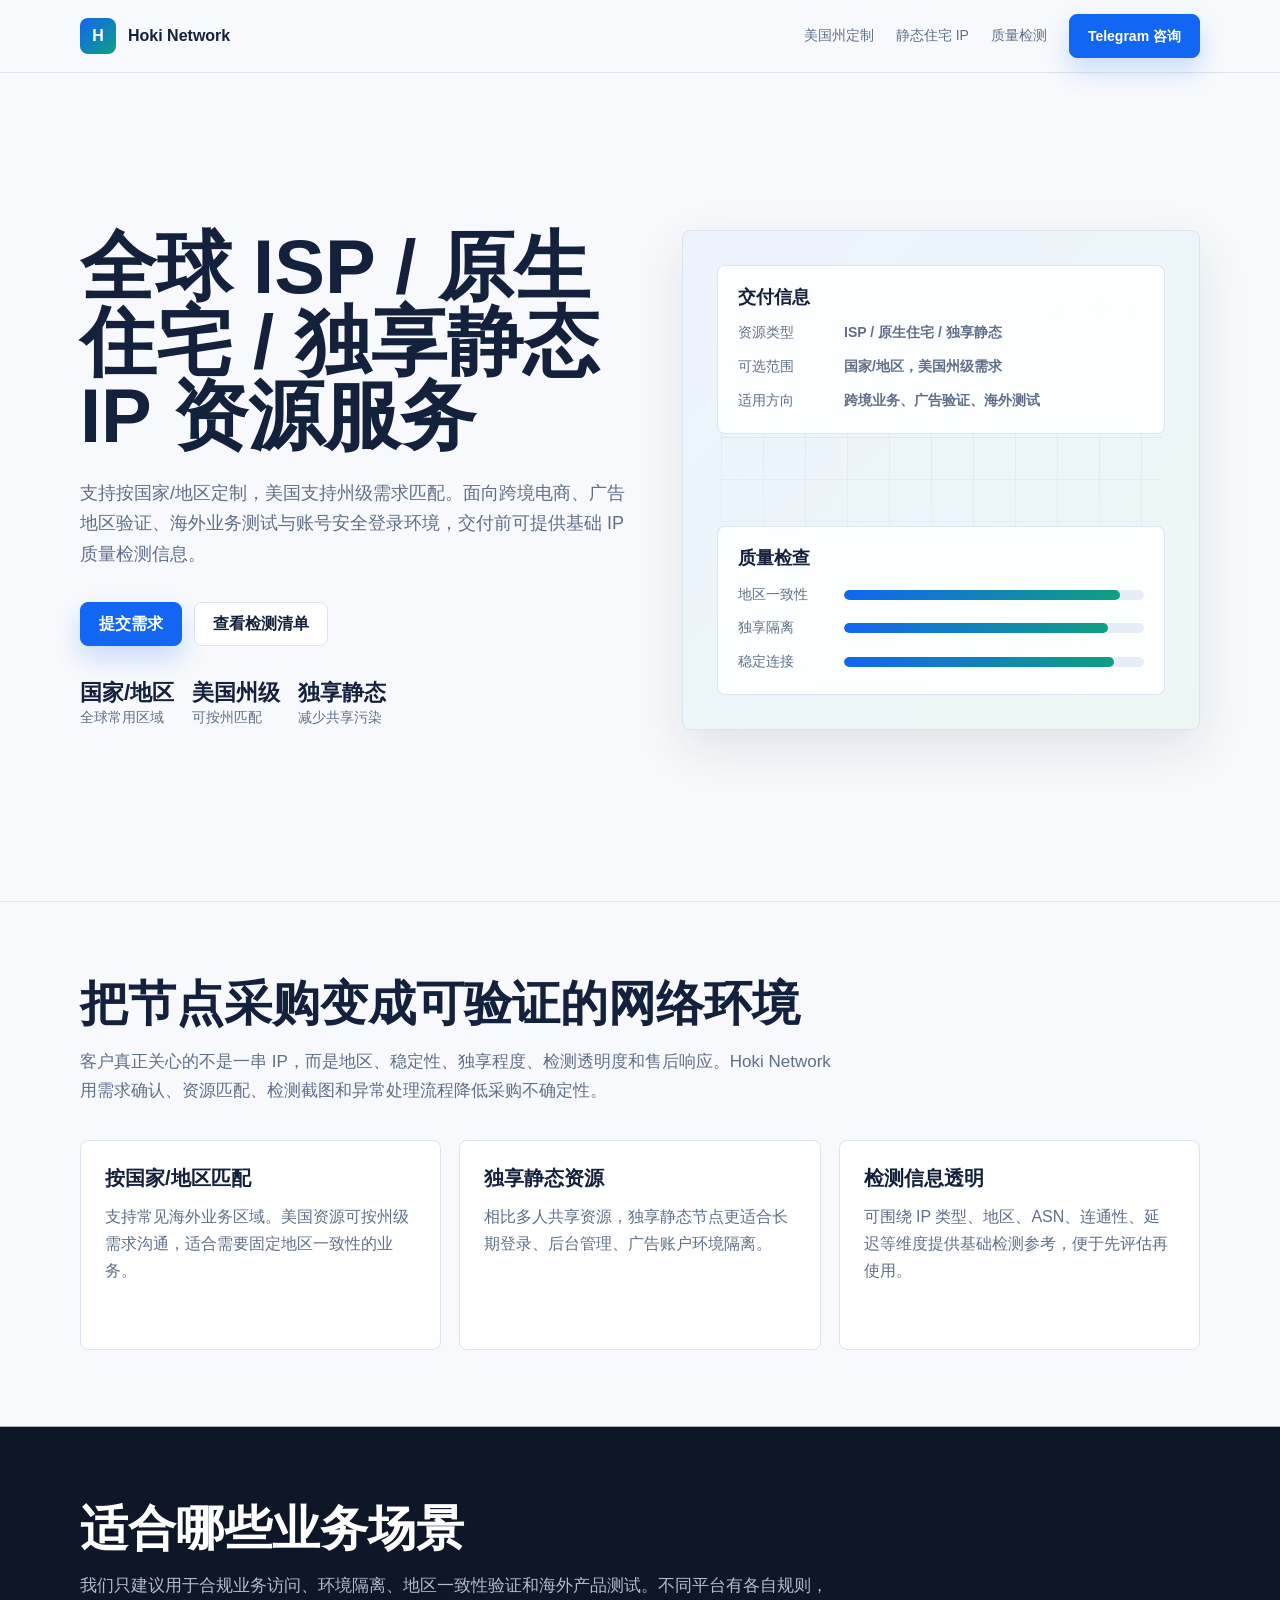
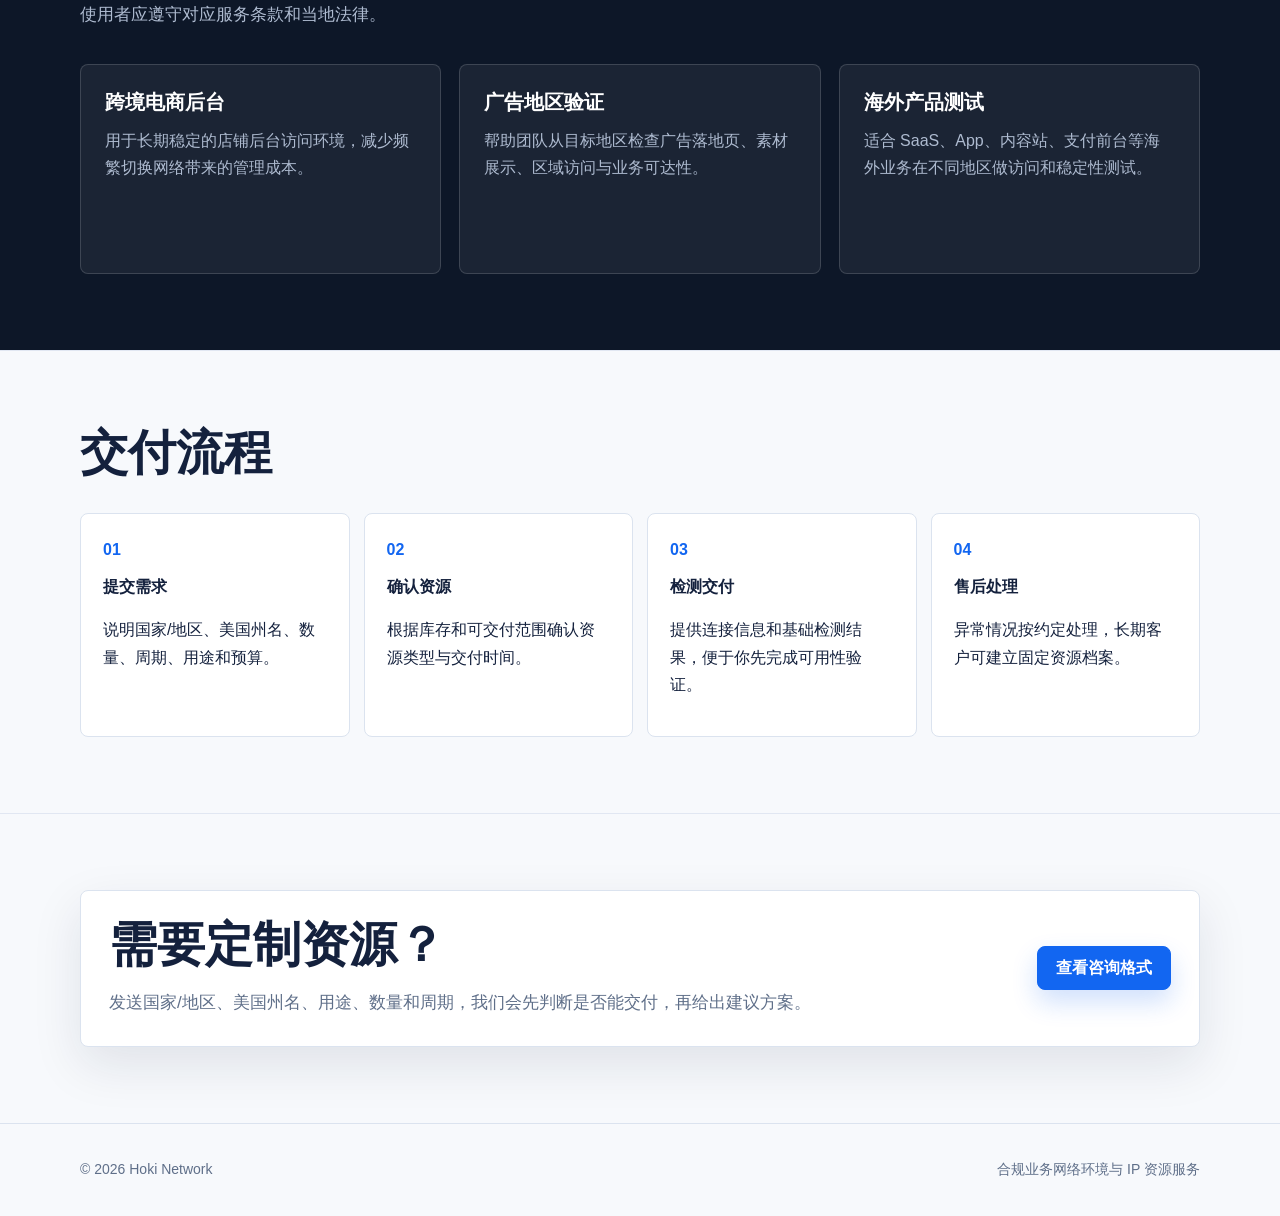
==== index.html @ 50f67433 "Create Hoki Network GitHub Pages site" ====
<!doctype html>
<html lang="zh-CN">
<head>
  <meta charset="utf-8">
  <meta name="viewport" content="width=device-width, initial-scale=1">
  <title>Hoki Network | 全球 ISP / 原生住宅 / 独享静态 IP 资源服务</title>
  <meta name="description" content="Hoki Network 提供全球 ISP、原生住宅、独享静态 IP 资源服务，支持按国家/地区定制，美国支持州级需求匹配，适合跨境电商、广告地区验证、海外业务测试与稳定登录环境。">
  <link rel="canonical" href="https://hoki.work/">
  <link rel="stylesheet" href="/styles.css">
  <script type="application/ld+json">
  {
    "@context": "https://schema.org",
    "@type": "Organization",
    "name": "Hoki Network",
    "url": "https://hoki.work/",
    "description": "全球 ISP、原生住宅、独享静态 IP 资源服务。"
  }
  </script>
</head>
<body>
  <header class="site-header">
    <nav class="nav" aria-label="主导航">
      <a class="brand" href="/">
        <span class="brand-mark">H</span>
        <span>Hoki Network</span>
      </a>
      <div class="nav-links">
        <a href="/us-state-static-ip/">美国州定制</a>
        <a href="/static-residential-ip/">静态住宅 IP</a>
        <a href="/ip-quality-checklist/">质量检测</a>
        <a class="button primary" href="/contact/">Telegram 咨询</a>
      </div>
    </nav>
  </header>

  <main>
    <section class="hero">
      <div>
        <h1>全球 ISP / 原生住宅 / 独享静态 IP 资源服务</h1>
        <p>支持按国家/地区定制，美国支持州级需求匹配。面向跨境电商、广告地区验证、海外业务测试与账号安全登录环境，交付前可提供基础 IP 质量检测信息。</p>
        <div class="hero-actions">
          <a class="button primary" href="/contact/">提交需求</a>
          <a class="button" href="/ip-quality-checklist/">查看检测清单</a>
        </div>
        <div class="hero-proof" aria-label="服务要点">
          <div><strong>国家/地区</strong>全球常用区域</div>
          <div><strong>美国州级</strong>可按州匹配</div>
          <div><strong>独享静态</strong>减少共享污染</div>
        </div>
      </div>
      <div class="network-visual" aria-label="IP 资源检测示意">
        <div class="signal-card top">
          <h2>交付信息</h2>
          <ul class="signal-list">
            <li class="signal-row"><span>资源类型</span><strong>ISP / 原生住宅 / 独享静态</strong></li>
            <li class="signal-row"><span>可选范围</span><strong>国家/地区，美国州级需求</strong></li>
            <li class="signal-row"><span>适用方向</span><strong>跨境业务、广告验证、海外测试</strong></li>
          </ul>
        </div>
        <div class="signal-card bottom">
          <h3>质量检查</h3>
          <div class="signal-list">
            <div class="signal-row"><span>地区一致性</span><div class="bar"><span style="width: 92%"></span></div></div>
            <div class="signal-row"><span>独享隔离</span><div class="bar"><span style="width: 88%"></span></div></div>
            <div class="signal-row"><span>稳定连接</span><div class="bar"><span style="width: 90%"></span></div></div>
          </div>
        </div>
      </div>
    </section>

    <section class="section">
      <div class="wrap">
        <h2>把节点采购变成可验证的网络环境</h2>
        <p class="section-intro">客户真正关心的不是一串 IP，而是地区、稳定性、独享程度、检测透明度和售后响应。Hoki Network 用需求确认、资源匹配、检测截图和异常处理流程降低采购不确定性。</p>
        <div class="grid">
          <article class="card">
            <h3>按国家/地区匹配</h3>
            <p>支持常见海外业务区域。美国资源可按州级需求沟通，适合需要固定地区一致性的业务。</p>
          </article>
          <article class="card">
            <h3>独享静态资源</h3>
            <p>相比多人共享资源，独享静态节点更适合长期登录、后台管理、广告账户环境隔离。</p>
          </article>
          <article class="card">
            <h3>检测信息透明</h3>
            <p>可围绕 IP 类型、地区、ASN、连通性、延迟等维度提供基础检测参考，便于先评估再使用。</p>
          </article>
        </div>
      </div>
    </section>

    <section class="section dark">
      <div class="wrap">
        <h2>适合哪些业务场景</h2>
        <p class="section-intro">我们只建议用于合规业务访问、环境隔离、地区一致性验证和海外产品测试。不同平台有各自规则，使用者应遵守对应服务条款和当地法律。</p>
        <div class="grid">
          <article class="card">
            <h3>跨境电商后台</h3>
            <p>用于长期稳定的店铺后台访问环境，减少频繁切换网络带来的管理成本。</p>
          </article>
          <article class="card">
            <h3>广告地区验证</h3>
            <p>帮助团队从目标地区检查广告落地页、素材展示、区域访问与业务可达性。</p>
          </article>
          <article class="card">
            <h3>海外产品测试</h3>
            <p>适合 SaaS、App、内容站、支付前台等海外业务在不同地区做访问和稳定性测试。</p>
          </article>
        </div>
      </div>
    </section>

    <section class="section">
      <div class="wrap">
        <h2>交付流程</h2>
        <div class="steps">
          <div class="step"><span>01</span><strong>提交需求</strong><p>说明国家/地区、美国州名、数量、周期、用途和预算。</p></div>
          <div class="step"><span>02</span><strong>确认资源</strong><p>根据库存和可交付范围确认资源类型与交付时间。</p></div>
          <div class="step"><span>03</span><strong>检测交付</strong><p>提供连接信息和基础检测结果，便于你先完成可用性验证。</p></div>
          <div class="step"><span>04</span><strong>售后处理</strong><p>异常情况按约定处理，长期客户可建立固定资源档案。</p></div>
        </div>
      </div>
    </section>

    <section class="section">
      <div class="wrap">
        <div class="contact-box">
          <div>
            <h2>需要定制资源？</h2>
            <p class="section-intro">发送国家/地区、美国州名、用途、数量和周期，我们会先判断是否能交付，再给出建议方案。</p>
          </div>
          <a class="button primary" href="/contact/">查看咨询格式</a>
        </div>
      </div>
    </section>
  </main>

  <footer class="footer">
    <div class="wrap">
      <span>© 2026 Hoki Network</span>
      <span>合规业务网络环境与 IP 资源服务</span>
    </div>
  </footer>
</body>
</html>
---- styles.css ----
:root {
  --bg: #f7f9fc;
  --surface: #ffffff;
  --ink: #14213d;
  --muted: #5f6f89;
  --line: #dbe3ef;
  --accent: #1266f1;
  --accent-2: #0f9f82;
  --dark: #0d1728;
  --shadow: 0 18px 50px rgba(20, 33, 61, 0.1);
  --radius: 8px;
}

* {
  box-sizing: border-box;
}

html {
  scroll-behavior: smooth;
}

body {
  margin: 0;
  font-family: Inter, -apple-system, BlinkMacSystemFont, "Segoe UI", "PingFang SC", "Hiragino Sans GB", "Microsoft YaHei", sans-serif;
  color: var(--ink);
  background: var(--bg);
  line-height: 1.7;
}

a {
  color: inherit;
  text-decoration: none;
}

.site-header {
  position: sticky;
  top: 0;
  z-index: 10;
  background: rgba(247, 249, 252, 0.92);
  border-bottom: 1px solid rgba(219, 227, 239, 0.9);
  backdrop-filter: blur(16px);
}

.nav {
  width: min(1120px, calc(100% - 40px));
  min-height: 72px;
  margin: 0 auto;
  display: flex;
  align-items: center;
  justify-content: space-between;
  gap: 24px;
}

.brand {
  display: inline-flex;
  align-items: center;
  gap: 12px;
  font-weight: 800;
  letter-spacing: 0;
}

.brand-mark {
  width: 36px;
  height: 36px;
  display: grid;
  place-items: center;
  border-radius: var(--radius);
  color: #ffffff;
  background: linear-gradient(135deg, var(--accent), var(--accent-2));
  font-weight: 900;
}

.nav-links {
  display: flex;
  align-items: center;
  gap: 22px;
  color: var(--muted);
  font-size: 14px;
}

.nav-links a:hover {
  color: var(--ink);
}

.button {
  display: inline-flex;
  align-items: center;
  justify-content: center;
  min-height: 44px;
  padding: 0 18px;
  border-radius: var(--radius);
  border: 1px solid var(--line);
  background: var(--surface);
  color: var(--ink);
  font-weight: 700;
  line-height: 1;
}

.button.primary {
  border-color: var(--accent);
  background: var(--accent);
  color: #ffffff;
  box-shadow: 0 12px 26px rgba(18, 102, 241, 0.2);
}

.hero {
  width: min(1120px, calc(100% - 40px));
  min-height: calc(100vh - 72px);
  margin: 0 auto;
  display: grid;
  grid-template-columns: minmax(0, 1.03fr) minmax(360px, 0.97fr);
  gap: 52px;
  align-items: center;
  padding: 58px 0 72px;
}

.hero h1 {
  margin: 0;
  max-width: 760px;
  font-size: clamp(42px, 7vw, 76px);
  line-height: 0.98;
  letter-spacing: 0;
}

.hero p {
  max-width: 680px;
  margin: 24px 0 0;
  color: var(--muted);
  font-size: 18px;
}

.hero-actions {
  display: flex;
  flex-wrap: wrap;
  gap: 12px;
  margin-top: 32px;
}

.hero-proof {
  display: flex;
  flex-wrap: wrap;
  gap: 18px;
  margin-top: 34px;
  color: var(--muted);
  font-size: 14px;
}

.hero-proof strong {
  display: block;
  color: var(--ink);
  font-size: 22px;
  line-height: 1.2;
}

.network-visual {
  position: relative;
  min-height: 500px;
  border: 1px solid var(--line);
  border-radius: 8px;
  background:
    linear-gradient(135deg, rgba(18, 102, 241, 0.08), rgba(15, 159, 130, 0.08)),
    #ffffff;
  box-shadow: var(--shadow);
  overflow: hidden;
}

.network-visual::before {
  content: "";
  position: absolute;
  inset: 38px;
  background-image:
    linear-gradient(rgba(95, 111, 137, 0.12) 1px, transparent 1px),
    linear-gradient(90deg, rgba(95, 111, 137, 0.12) 1px, transparent 1px);
  background-size: 42px 42px;
  mask-image: linear-gradient(to bottom, #000, transparent);
}

.signal-card {
  position: absolute;
  left: 34px;
  right: 34px;
  padding: 20px;
  border: 1px solid rgba(219, 227, 239, 0.9);
  border-radius: 8px;
  background: rgba(255, 255, 255, 0.86);
  backdrop-filter: blur(12px);
}

.signal-card.top {
  top: 34px;
}

.signal-card.bottom {
  bottom: 34px;
}

.signal-card h2,
.signal-card h3 {
  margin: 0 0 12px;
  font-size: 18px;
  line-height: 1.3;
}

.signal-list {
  display: grid;
  gap: 10px;
  margin: 0;
  padding: 0;
  list-style: none;
  color: var(--muted);
  font-size: 14px;
}

.signal-row {
  display: grid;
  grid-template-columns: 92px 1fr;
  gap: 14px;
  align-items: center;
}

.bar {
  height: 10px;
  border-radius: 999px;
  background: #e7edf6;
  overflow: hidden;
}

.bar span {
  display: block;
  height: 100%;
  border-radius: inherit;
  background: linear-gradient(90deg, var(--accent), var(--accent-2));
}

.section {
  padding: 76px 0;
  border-top: 1px solid rgba(219, 227, 239, 0.76);
}

.section.dark {
  color: #ffffff;
  background: var(--dark);
}

.wrap {
  width: min(1120px, calc(100% - 40px));
  margin: 0 auto;
}

.section h2 {
  max-width: 780px;
  margin: 0;
  font-size: clamp(30px, 4vw, 48px);
  line-height: 1.08;
  letter-spacing: 0;
}

.section-intro {
  max-width: 760px;
  margin: 18px 0 0;
  color: var(--muted);
  font-size: 17px;
}

.dark .section-intro {
  color: #aebbd0;
}

.grid {
  display: grid;
  grid-template-columns: repeat(3, minmax(0, 1fr));
  gap: 18px;
  margin-top: 34px;
}

.card {
  min-height: 210px;
  padding: 24px;
  border: 1px solid var(--line);
  border-radius: var(--radius);
  background: var(--surface);
}

.card h3 {
  margin: 0 0 12px;
  font-size: 20px;
  line-height: 1.3;
}

.card p {
  margin: 0;
  color: var(--muted);
}

.dark .card {
  border-color: rgba(255, 255, 255, 0.15);
  background: rgba(255, 255, 255, 0.06);
}

.dark .card p {
  color: #aebbd0;
}

.steps {
  display: grid;
  grid-template-columns: repeat(4, minmax(0, 1fr));
  gap: 14px;
  margin-top: 34px;
}

.step {
  padding: 22px;
  border: 1px solid var(--line);
  border-radius: var(--radius);
  background: var(--surface);
}

.step span {
  display: block;
  color: var(--accent);
  font-weight: 900;
  margin-bottom: 10px;
}

.page-hero {
  padding: 72px 0 58px;
}

.page-hero h1 {
  max-width: 920px;
  margin: 0;
  font-size: clamp(38px, 6vw, 68px);
  line-height: 1.02;
  letter-spacing: 0;
}

.page-hero p {
  max-width: 780px;
  margin: 22px 0 0;
  color: var(--muted);
  font-size: 18px;
}

.article {
  display: grid;
  grid-template-columns: minmax(0, 1fr) 280px;
  gap: 48px;
  align-items: start;
  padding-bottom: 82px;
}

.article-main {
  padding: 34px;
  border: 1px solid var(--line);
  border-radius: var(--radius);
  background: var(--surface);
}

.article-main h2 {
  margin: 34px 0 12px;
  font-size: 28px;
  line-height: 1.25;
}

.article-main h2:first-child {
  margin-top: 0;
}

.article-main p,
.article-main li {
  color: #40506a;
}

.article-main ul {
  padding-left: 22px;
}

.toc {
  position: sticky;
  top: 96px;
  padding: 22px;
  border: 1px solid var(--line);
  border-radius: var(--radius);
  background: var(--surface);
}

.toc strong {
  display: block;
  margin-bottom: 12px;
}

.toc a {
  display: block;
  padding: 8px 0;
  color: var(--muted);
  font-size: 14px;
}

.faq {
  display: grid;
  gap: 14px;
  margin-top: 30px;
}

.faq details {
  border: 1px solid var(--line);
  border-radius: var(--radius);
  background: var(--surface);
  padding: 18px 20px;
}

.faq summary {
  cursor: pointer;
  font-weight: 800;
}

.contact-box {
  display: grid;
  grid-template-columns: 1fr auto;
  gap: 24px;
  align-items: center;
  padding: 28px;
  border-radius: var(--radius);
  background: var(--surface);
  border: 1px solid var(--line);
  box-shadow: var(--shadow);
}

.footer {
  padding: 34px 0;
  border-top: 1px solid var(--line);
  color: var(--muted);
  font-size: 14px;
}

.footer .wrap {
  display: flex;
  justify-content: space-between;
  gap: 20px;
  flex-wrap: wrap;
}

@media (max-width: 900px) {
  .nav {
    align-items: flex-start;
    flex-direction: column;
    padding: 18px 0;
  }

  .nav-links {
    flex-wrap: wrap;
    gap: 14px;
  }

  .hero {
    min-height: auto;
    grid-template-columns: 1fr;
  }

  .network-visual {
    min-height: 430px;
  }

  .grid,
  .steps {
    grid-template-columns: 1fr;
  }

  .article {
    grid-template-columns: 1fr;
  }

  .toc {
    position: static;
  }

  .contact-box {
    grid-template-columns: 1fr;
  }
}

@media (max-width: 560px) {
  .wrap,
  .nav,
  .hero {
    width: min(100% - 28px, 1120px);
  }

  .hero h1,
  .page-hero h1 {
    font-size: 40px;
  }

  .signal-card {
    left: 18px;
    right: 18px;
  }

  .signal-row {
    grid-template-columns: 1fr;
    gap: 6px;
  }

  .article-main {
    padding: 24px;
  }
}
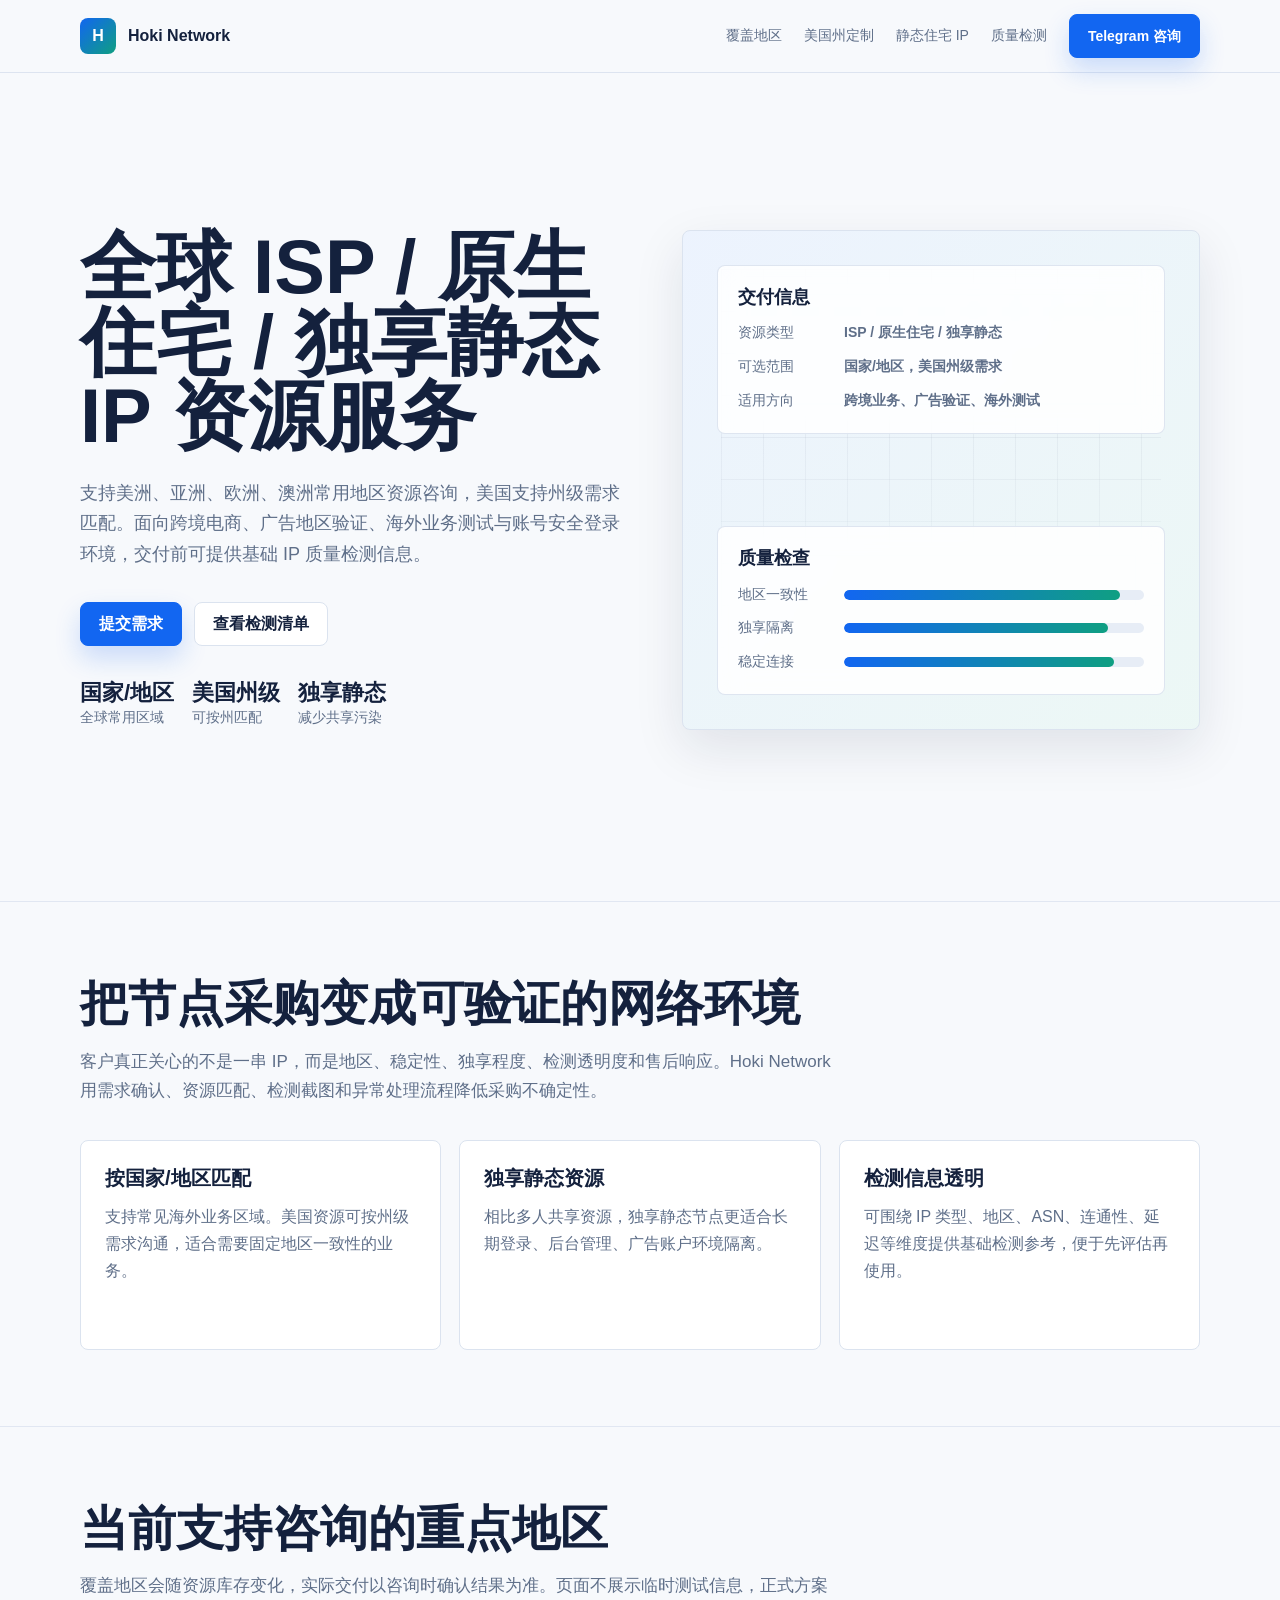
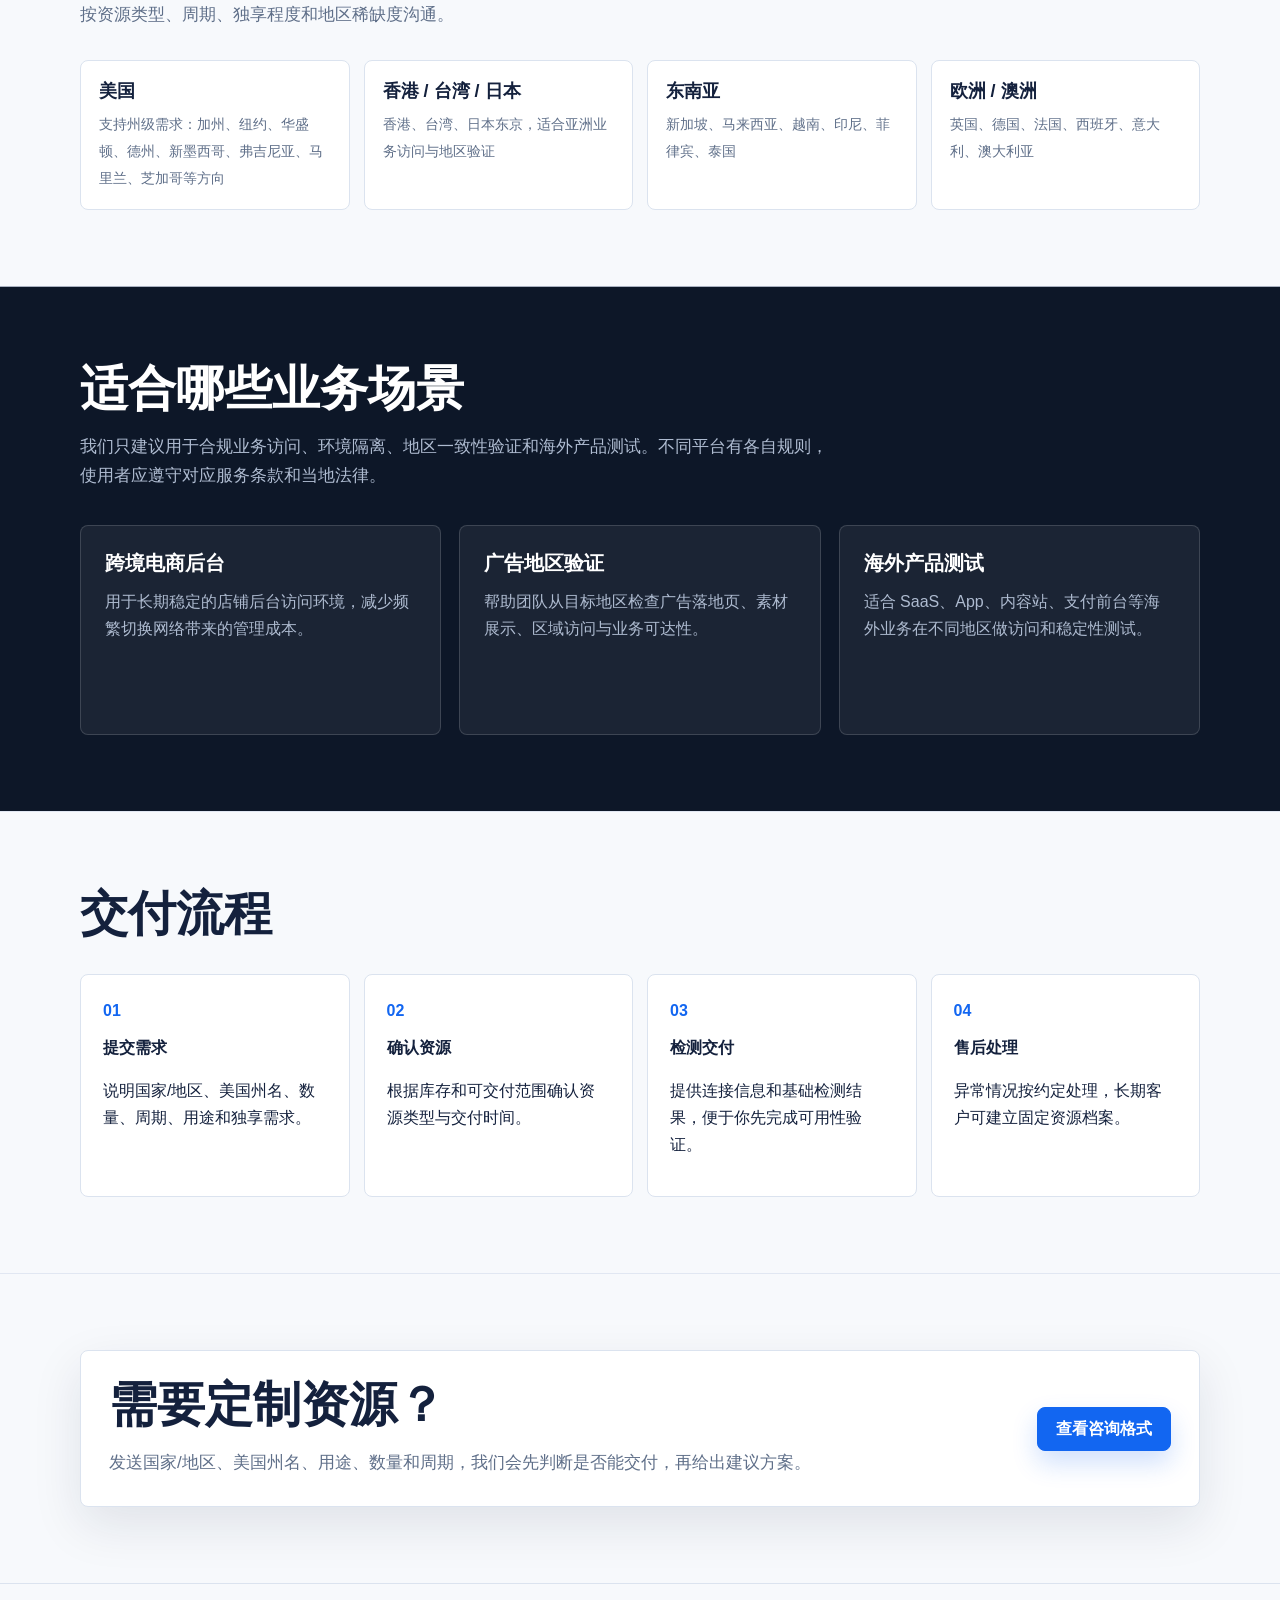
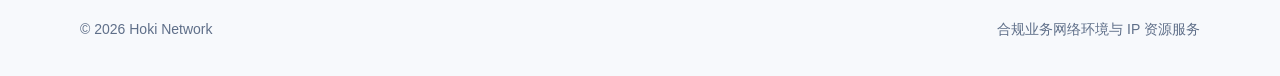
==== commit 62856141: "Add coverage regions and GEO metadata" ====
--- a/index.html
+++ b/index.html
@@ -4,7 +4,7 @@
   <meta charset="utf-8">
   <meta name="viewport" content="width=device-width, initial-scale=1">
   <title>Hoki Network | 全球 ISP / 原生住宅 / 独享静态 IP 资源服务</title>
-  <meta name="description" content="Hoki Network 提供全球 ISP、原生住宅、独享静态 IP 资源服务，支持按国家/地区定制，美国支持州级需求匹配，适合跨境电商、广告地区验证、海外业务测试与稳定登录环境。">
+  <meta name="description" content="Hoki Network 提供全球 ISP、原生住宅、独享静态 IP 资源服务，支持美国、加拿大、巴西、墨西哥、香港、台湾、日本、韩国、新加坡、马来西亚、越南、印尼、菲律宾、泰国、英国、德国、法国、西班牙、意大利、澳大利亚等地区资源咨询。">
   <link rel="canonical" href="https://hoki.work/">
   <link rel="stylesheet" href="/styles.css">
   <script type="application/ld+json">
@@ -25,6 +25,7 @@
         <span>Hoki Network</span>
       </a>
       <div class="nav-links">
+        <a href="/coverage/">覆盖地区</a>
         <a href="/us-state-static-ip/">美国州定制</a>
         <a href="/static-residential-ip/">静态住宅 IP</a>
         <a href="/ip-quality-checklist/">质量检测</a>
@@ -37,7 +38,7 @@
     <section class="hero">
       <div>
         <h1>全球 ISP / 原生住宅 / 独享静态 IP 资源服务</h1>
-        <p>支持按国家/地区定制，美国支持州级需求匹配。面向跨境电商、广告地区验证、海外业务测试与账号安全登录环境，交付前可提供基础 IP 质量检测信息。</p>
+        <p>支持美洲、亚洲、欧洲、澳洲常用地区资源咨询，美国支持州级需求匹配。面向跨境电商、广告地区验证、海外业务测试与账号安全登录环境，交付前可提供基础 IP 质量检测信息。</p>
         <div class="hero-actions">
           <a class="button primary" href="/contact/">提交需求</a>
           <a class="button" href="/ip-quality-checklist/">查看检测清单</a>
@@ -89,6 +90,19 @@
       </div>
     </section>
 
+    <section class="section">
+      <div class="wrap">
+        <h2>当前支持咨询的重点地区</h2>
+        <p class="section-intro">覆盖地区会随资源库存变化，实际交付以咨询时确认结果为准。页面不展示临时测试信息，正式方案按资源类型、周期、独享程度和地区稀缺度沟通。</p>
+        <div class="region-grid">
+          <a class="region-card" href="/us-state-static-ip/"><strong>美国</strong><span>支持州级需求：加州、纽约、华盛顿、德州、新墨西哥、弗吉尼亚、马里兰、芝加哥等方向</span></a>
+          <a class="region-card" href="/hong-kong-isp-ip/"><strong>香港 / 台湾 / 日本</strong><span>香港、台湾、日本东京，适合亚洲业务访问与地区验证</span></a>
+          <a class="region-card" href="/coverage/"><strong>东南亚</strong><span>新加坡、马来西亚、越南、印尼、菲律宾、泰国</span></a>
+          <a class="region-card" href="/coverage/"><strong>欧洲 / 澳洲</strong><span>英国、德国、法国、西班牙、意大利、澳大利亚</span></a>
+        </div>
+      </div>
+    </section>
+
     <section class="section dark">
       <div class="wrap">
         <h2>适合哪些业务场景</h2>
@@ -114,7 +128,7 @@
       <div class="wrap">
         <h2>交付流程</h2>
         <div class="steps">
-          <div class="step"><span>01</span><strong>提交需求</strong><p>说明国家/地区、美国州名、数量、周期、用途和预算。</p></div>
+          <div class="step"><span>01</span><strong>提交需求</strong><p>说明国家/地区、美国州名、数量、周期、用途和独享需求。</p></div>
           <div class="step"><span>02</span><strong>确认资源</strong><p>根据库存和可交付范围确认资源类型与交付时间。</p></div>
           <div class="step"><span>03</span><strong>检测交付</strong><p>提供连接信息和基础检测结果，便于你先完成可用性验证。</p></div>
           <div class="step"><span>04</span><strong>售后处理</strong><p>异常情况按约定处理，长期客户可建立固定资源档案。</p></div>
--- a/styles.css
+++ b/styles.css
@@ -273,6 +273,67 @@
   margin-top: 34px;
 }
 
+.region-grid {
+  display: grid;
+  grid-template-columns: repeat(4, minmax(0, 1fr));
+  gap: 14px;
+  margin-top: 30px;
+}
+
+.region-card {
+  min-height: 122px;
+  padding: 18px;
+  border: 1px solid var(--line);
+  border-radius: var(--radius);
+  background: var(--surface);
+}
+
+.region-card strong {
+  display: block;
+  margin-bottom: 6px;
+  font-size: 18px;
+  line-height: 1.35;
+}
+
+.region-card span {
+  color: var(--muted);
+  font-size: 14px;
+}
+
+.coverage-list {
+  display: grid;
+  gap: 28px;
+}
+
+.coverage-group {
+  padding: 26px;
+  border: 1px solid var(--line);
+  border-radius: var(--radius);
+  background: var(--surface);
+}
+
+.coverage-group h2 {
+  margin: 0 0 16px;
+  font-size: 28px;
+}
+
+.coverage-items {
+  display: grid;
+  grid-template-columns: repeat(3, minmax(0, 1fr));
+  gap: 12px;
+  margin: 0;
+  padding: 0;
+  list-style: none;
+}
+
+.coverage-items li {
+  padding: 12px 14px;
+  border: 1px solid rgba(219, 227, 239, 0.85);
+  border-radius: var(--radius);
+  color: #40506a;
+  background: #fbfdff;
+}
+
 .card {
   min-height: 210px;
   padding: 24px;
@@ -462,7 +523,12 @@
   }
 
   .grid,
+  .region-grid,
   .steps {
+    grid-template-columns: 1fr;
+  }
+
+  .coverage-items {
     grid-template-columns: 1fr;
   }
 
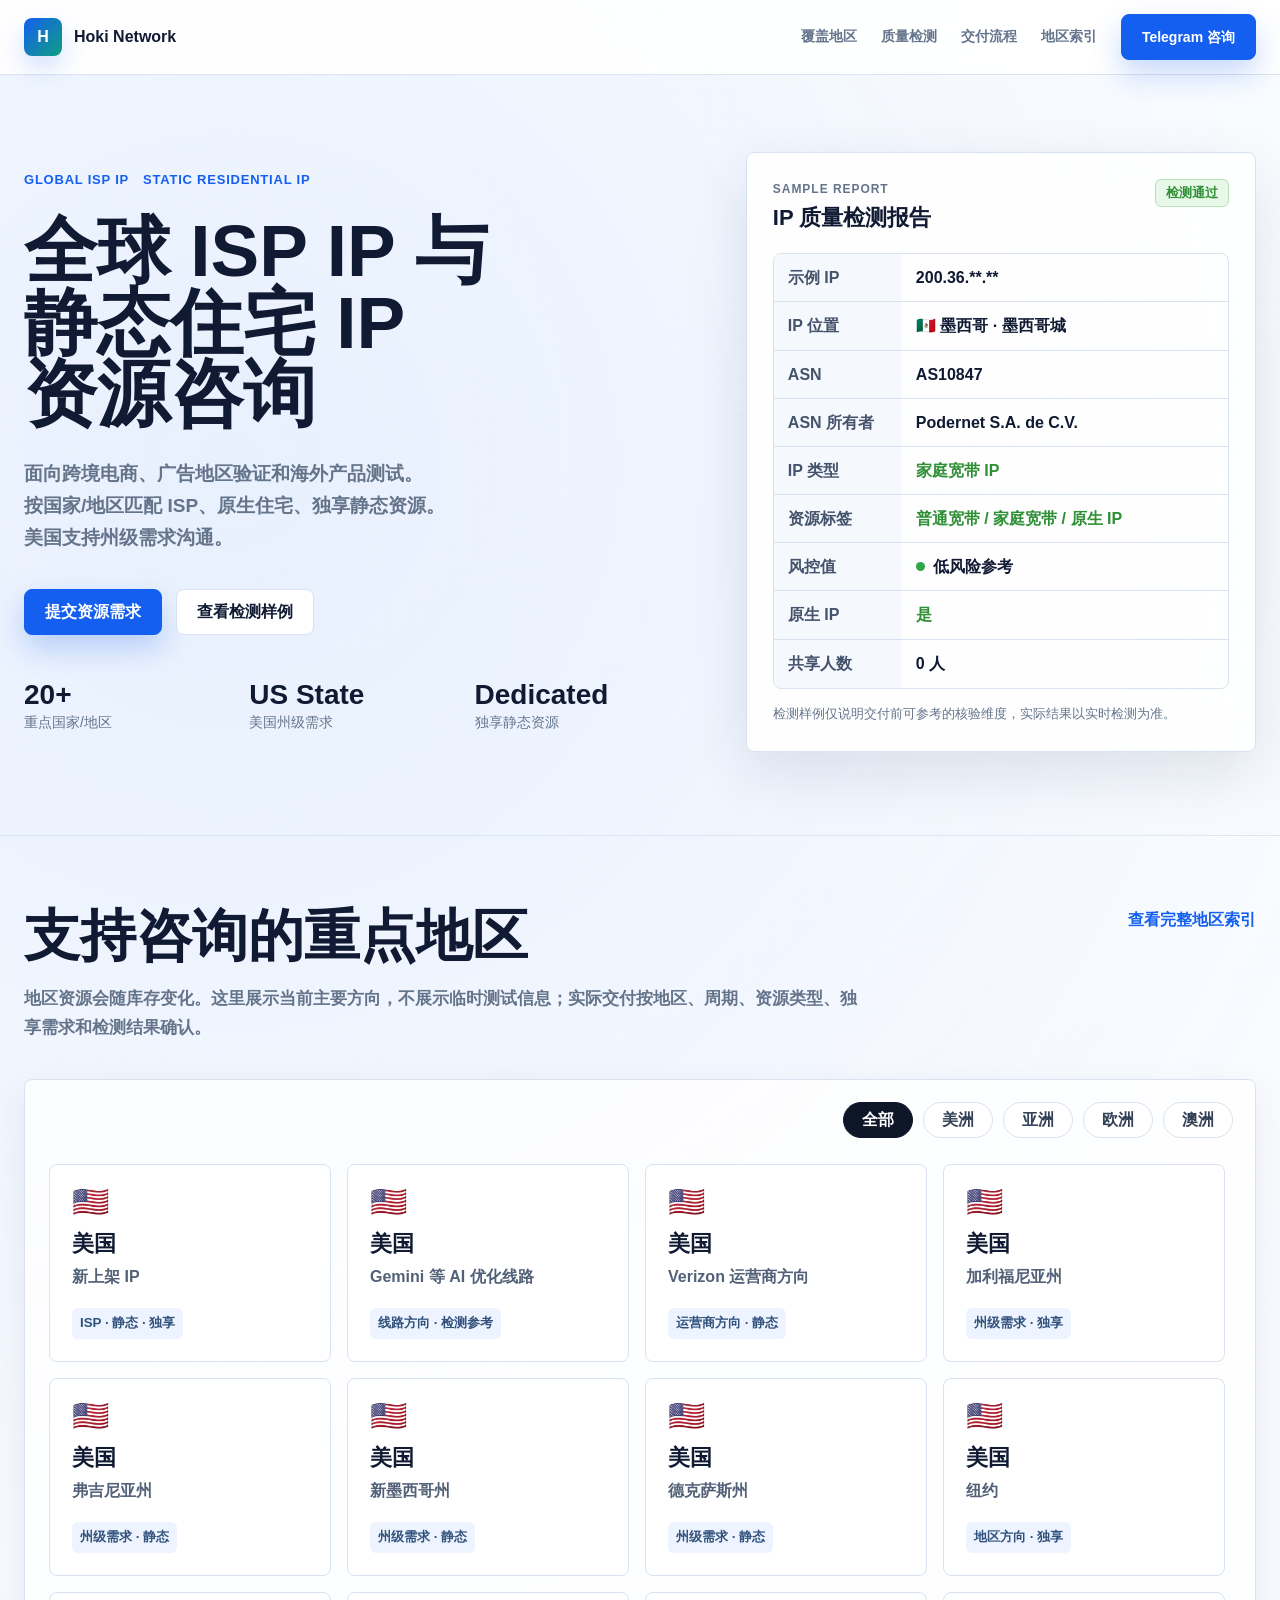
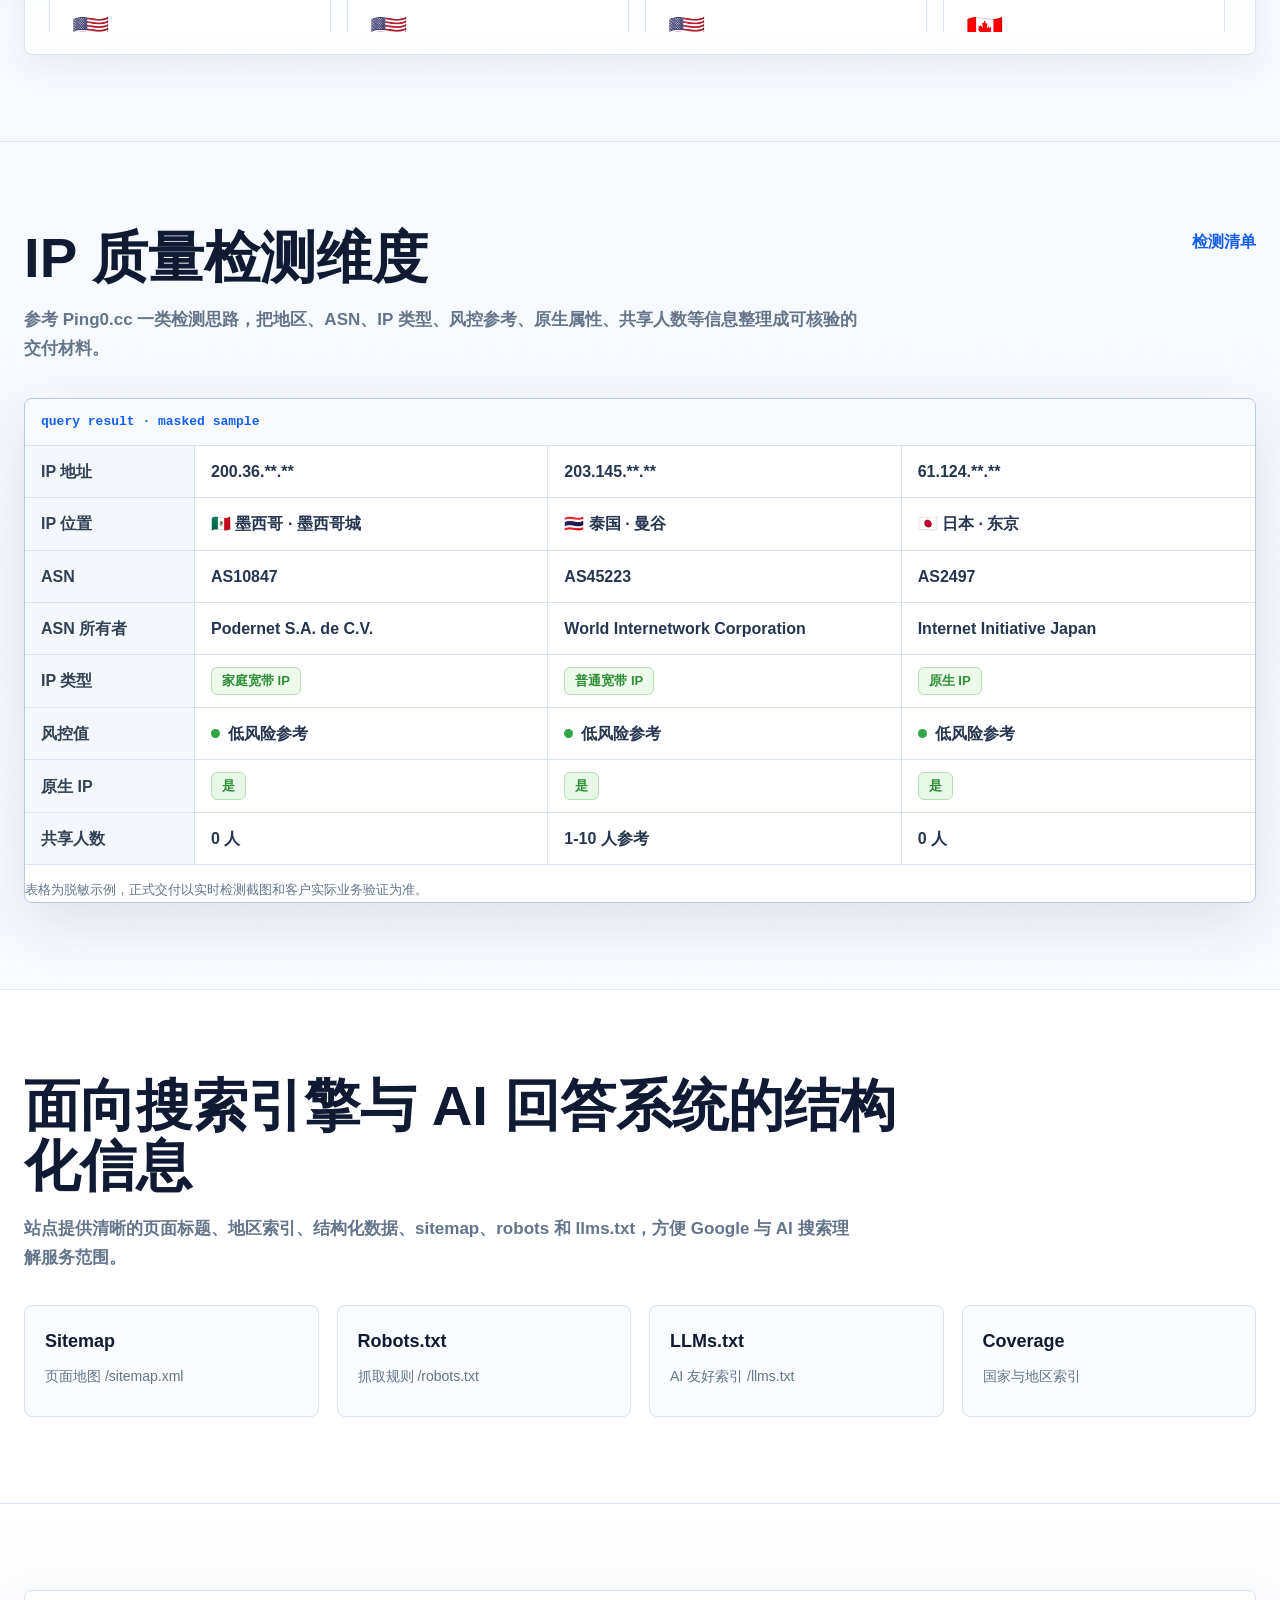
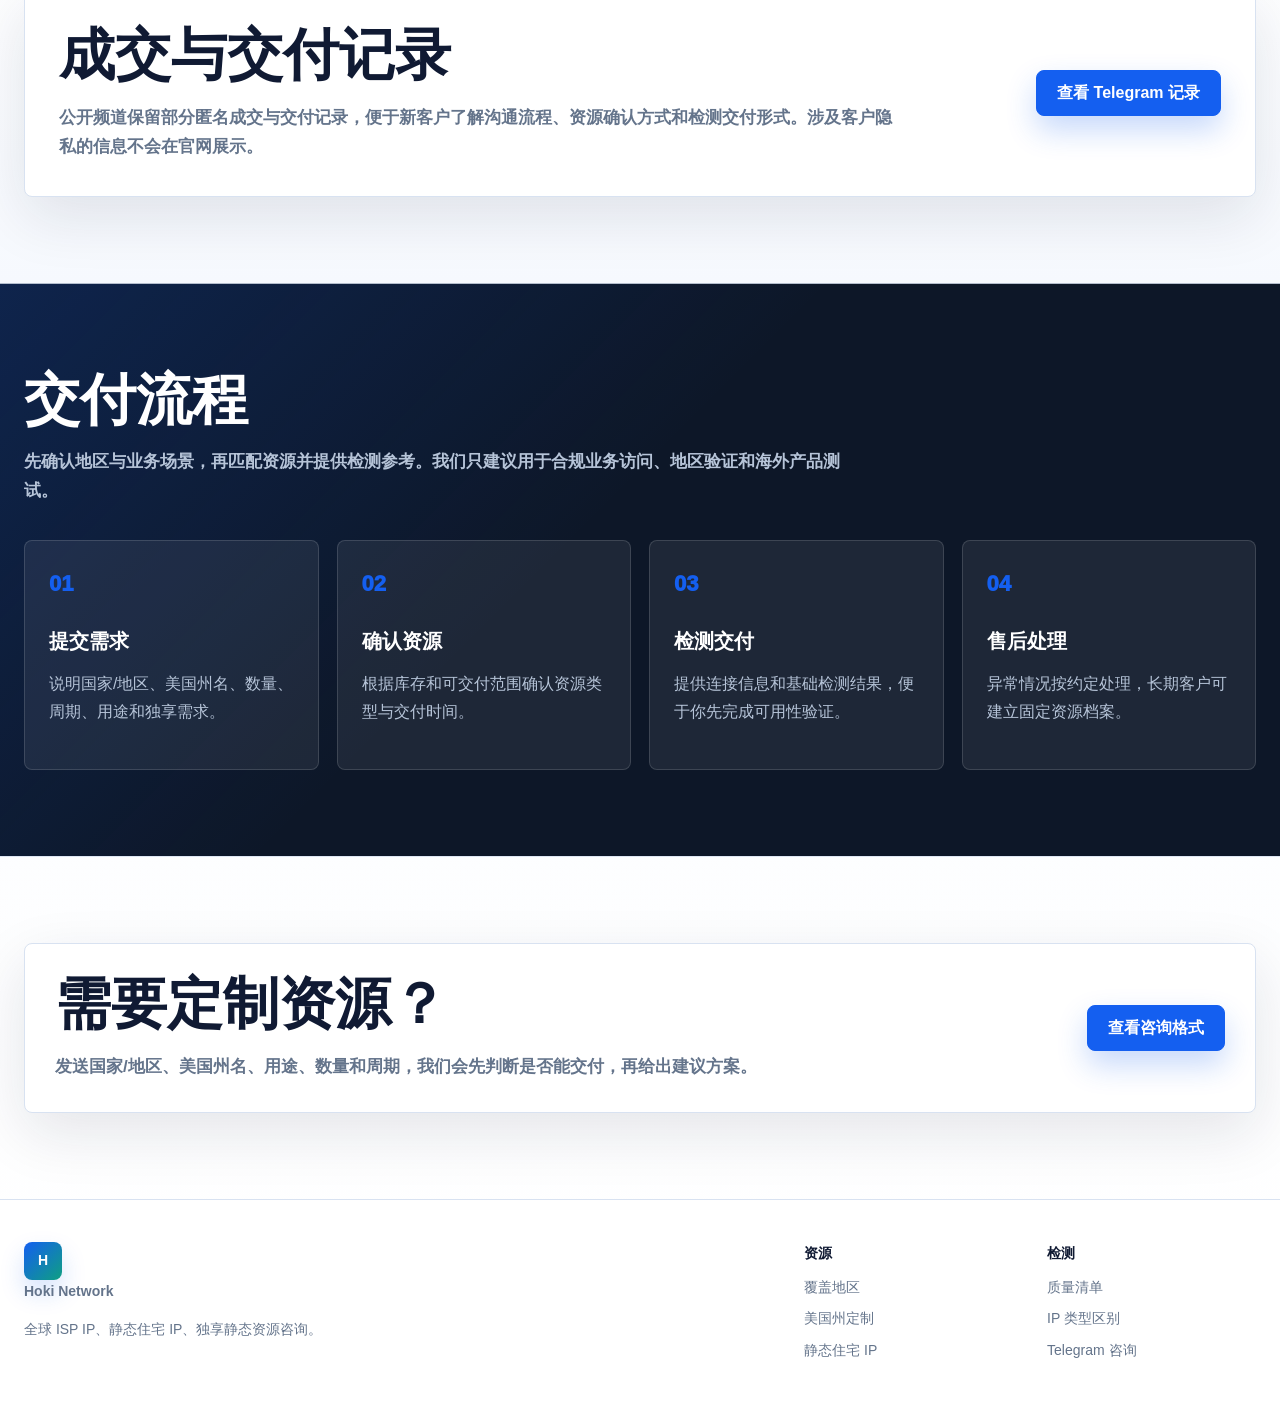
==== commit 82595b2c: "Redesign homepage for SEO and mobile conversion" ====
--- a/index.html
+++ b/index.html
@@ -3,130 +3,203 @@
 <head>
   <meta charset="utf-8">
   <meta name="viewport" content="width=device-width, initial-scale=1">
-  <title>Hoki Network | 全球 ISP / 原生住宅 / 独享静态 IP 资源服务</title>
-  <meta name="description" content="Hoki Network 提供全球 ISP、原生住宅、独享静态 IP 资源服务，支持美国、加拿大、巴西、墨西哥、香港、台湾、日本、韩国、新加坡、马来西亚、越南、印尼、菲律宾、泰国、英国、德国、法国、西班牙、意大利、澳大利亚等地区资源咨询。">
+  <title>Hoki Network | 全球 ISP IP / 静态住宅 IP / 独享静态 IP 资源咨询</title>
+  <meta name="description" content="Hoki Network 提供全球 ISP IP、静态住宅 IP、原生住宅 IP、独享静态 IP 资源咨询，支持美国州级需求、香港、台湾、日本、韩国、新加坡、马来西亚、越南、印尼、菲律宾、泰国、英国、德国、法国、西班牙、意大利、澳大利亚等地区。">
+  <meta name="keywords" content="ISP IP, 静态住宅 IP, 原生住宅 IP, 独享静态 IP, 美国州定制 IP, 香港 ISP IP, 日本住宅 IP, IP 质量检测, 跨境电商网络环境, 广告地区验证">
+  <meta property="og:title" content="Hoki Network | 全球 ISP IP 与静态住宅 IP 资源咨询">
+  <meta property="og:description" content="面向跨境业务、广告地区验证、海外产品测试和稳定登录环境的全球 ISP / 原生住宅 / 独享静态 IP 资源咨询。">
+  <meta property="og:url" content="https://hoki.work/">
+  <meta property="og:type" content="website">
   <link rel="canonical" href="https://hoki.work/">
   <link rel="stylesheet" href="/styles.css">
   <script type="application/ld+json">
   {
     "@context": "https://schema.org",
-    "@type": "Organization",
-    "name": "Hoki Network",
+    "@type": "Service",
+    "name": "Hoki Network Global ISP IP Resource Consultation",
     "url": "https://hoki.work/",
-    "description": "全球 ISP、原生住宅、独享静态 IP 资源服务。"
+    "provider": {
+      "@type": "Organization",
+      "name": "Hoki Network",
+      "url": "https://hoki.work/"
+    },
+    "serviceType": "ISP IP, static residential IP, dedicated static IP resource consultation",
+    "areaServed": [
+      "United States", "Canada", "Mexico", "Brazil", "Hong Kong", "Taiwan", "Japan", "South Korea",
+      "Singapore", "Malaysia", "Vietnam", "Indonesia", "Philippines", "Thailand",
+      "United Kingdom", "Germany", "France", "Spain", "Italy", "Australia"
+    ],
+    "description": "全球 ISP IP、静态住宅 IP、原生住宅 IP、独享静态 IP 资源咨询，适合合规跨境业务访问、广告地区验证、海外产品测试和稳定登录环境。"
   }
   </script>
 </head>
 <body>
   <header class="site-header">
     <nav class="nav" aria-label="主导航">
-      <a class="brand" href="/">
+      <a class="brand" href="/" aria-label="Hoki Network 首页">
         <span class="brand-mark">H</span>
         <span>Hoki Network</span>
       </a>
       <div class="nav-links">
-        <a href="/coverage/">覆盖地区</a>
-        <a href="/us-state-static-ip/">美国州定制</a>
-        <a href="/static-residential-ip/">静态住宅 IP</a>
-        <a href="/ip-quality-checklist/">质量检测</a>
+        <a href="#coverage">覆盖地区</a>
+        <a href="#quality">质量检测</a>
+        <a href="#workflow">交付流程</a>
+        <a href="/coverage/">地区索引</a>
         <a class="button primary" href="/contact/">Telegram 咨询</a>
       </div>
     </nav>
   </header>
 
   <main>
-    <section class="hero">
-      <div>
-        <h1>全球 ISP / 原生住宅 / 独享静态 IP 资源服务</h1>
-        <p>支持美洲、亚洲、欧洲、澳洲常用地区资源咨询，美国支持州级需求匹配。面向跨境电商、广告地区验证、海外业务测试与账号安全登录环境，交付前可提供基础 IP 质量检测信息。</p>
+    <section class="hero premium-hero">
+      <div class="hero-copy">
+        <p class="service-line"><span>Global ISP IP</span><span>Static Residential IP</span></p>
+        <h1><span>全球 ISP IP 与</span><span>静态住宅 IP</span><span>资源咨询</span></h1>
+        <p class="hero-lede"><span>面向跨境电商、广告地区验证和海外产品测试。</span><span>按国家/地区匹配 ISP、原生住宅、独享静态资源。</span><span>美国支持州级需求沟通。</span></p>
         <div class="hero-actions">
-          <a class="button primary" href="/contact/">提交需求</a>
-          <a class="button" href="/ip-quality-checklist/">查看检测清单</a>
-        </div>
-        <div class="hero-proof" aria-label="服务要点">
-          <div><strong>国家/地区</strong>全球常用区域</div>
-          <div><strong>美国州级</strong>可按州匹配</div>
-          <div><strong>独享静态</strong>减少共享污染</div>
-        </div>
-      </div>
-      <div class="network-visual" aria-label="IP 资源检测示意">
-        <div class="signal-card top">
-          <h2>交付信息</h2>
-          <ul class="signal-list">
-            <li class="signal-row"><span>资源类型</span><strong>ISP / 原生住宅 / 独享静态</strong></li>
-            <li class="signal-row"><span>可选范围</span><strong>国家/地区，美国州级需求</strong></li>
-            <li class="signal-row"><span>适用方向</span><strong>跨境业务、广告验证、海外测试</strong></li>
-          </ul>
-        </div>
-        <div class="signal-card bottom">
-          <h3>质量检查</h3>
-          <div class="signal-list">
-            <div class="signal-row"><span>地区一致性</span><div class="bar"><span style="width: 92%"></span></div></div>
-            <div class="signal-row"><span>独享隔离</span><div class="bar"><span style="width: 88%"></span></div></div>
-            <div class="signal-row"><span>稳定连接</span><div class="bar"><span style="width: 90%"></span></div></div>
-          </div>
-        </div>
-      </div>
-    </section>
-
-    <section class="section">
-      <div class="wrap">
-        <h2>把节点采购变成可验证的网络环境</h2>
-        <p class="section-intro">客户真正关心的不是一串 IP，而是地区、稳定性、独享程度、检测透明度和售后响应。Hoki Network 用需求确认、资源匹配、检测截图和异常处理流程降低采购不确定性。</p>
-        <div class="grid">
-          <article class="card">
-            <h3>按国家/地区匹配</h3>
-            <p>支持常见海外业务区域。美国资源可按州级需求沟通，适合需要固定地区一致性的业务。</p>
-          </article>
-          <article class="card">
-            <h3>独享静态资源</h3>
-            <p>相比多人共享资源，独享静态节点更适合长期登录、后台管理、广告账户环境隔离。</p>
-          </article>
-          <article class="card">
-            <h3>检测信息透明</h3>
-            <p>可围绕 IP 类型、地区、ASN、连通性、延迟等维度提供基础检测参考，便于先评估再使用。</p>
-          </article>
-        </div>
-      </div>
-    </section>
-
-    <section class="section">
-      <div class="wrap">
-        <h2>当前支持咨询的重点地区</h2>
-        <p class="section-intro">覆盖地区会随资源库存变化，实际交付以咨询时确认结果为准。页面不展示临时测试信息，正式方案按资源类型、周期、独享程度和地区稀缺度沟通。</p>
-        <div class="region-grid">
-          <a class="region-card" href="/us-state-static-ip/"><strong>美国</strong><span>支持州级需求：加州、纽约、华盛顿、德州、新墨西哥、弗吉尼亚、马里兰、芝加哥等方向</span></a>
-          <a class="region-card" href="/hong-kong-isp-ip/"><strong>香港 / 台湾 / 日本</strong><span>香港、台湾、日本东京，适合亚洲业务访问与地区验证</span></a>
-          <a class="region-card" href="/coverage/"><strong>东南亚</strong><span>新加坡、马来西亚、越南、印尼、菲律宾、泰国</span></a>
-          <a class="region-card" href="/coverage/"><strong>欧洲 / 澳洲</strong><span>英国、德国、法国、西班牙、意大利、澳大利亚</span></a>
-        </div>
-      </div>
-    </section>
-
-    <section class="section dark">
-      <div class="wrap">
-        <h2>适合哪些业务场景</h2>
-        <p class="section-intro">我们只建议用于合规业务访问、环境隔离、地区一致性验证和海外产品测试。不同平台有各自规则，使用者应遵守对应服务条款和当地法律。</p>
-        <div class="grid">
-          <article class="card">
-            <h3>跨境电商后台</h3>
-            <p>用于长期稳定的店铺后台访问环境，减少频繁切换网络带来的管理成本。</p>
-          </article>
-          <article class="card">
-            <h3>广告地区验证</h3>
-            <p>帮助团队从目标地区检查广告落地页、素材展示、区域访问与业务可达性。</p>
-          </article>
-          <article class="card">
-            <h3>海外产品测试</h3>
-            <p>适合 SaaS、App、内容站、支付前台等海外业务在不同地区做访问和稳定性测试。</p>
-          </article>
-        </div>
-      </div>
-    </section>
-
-    <section class="section">
+          <a class="button primary" href="/contact/">提交资源需求</a>
+          <a class="button" href="#quality">查看检测样例</a>
+        </div>
+        <div class="hero-proof" aria-label="核心能力">
+          <div><strong>20+</strong>重点国家/地区</div>
+          <div><strong>US State</strong>美国州级需求</div>
+          <div><strong>Dedicated</strong>独享静态资源</div>
+        </div>
+      </div>
+
+      <aside class="quality-card hero-report" aria-label="IP 质量检测报告示例">
+        <div class="report-head">
+          <div>
+            <span class="mini-label">Sample report</span>
+            <h2>IP 质量检测报告</h2>
+          </div>
+          <span class="status-badge pass">检测通过</span>
+        </div>
+        <div class="report-table compact">
+          <div class="report-row"><span>示例 IP</span><strong>200.36.**.**</strong></div>
+          <div class="report-row"><span>IP 位置</span><strong>🇲🇽 墨西哥 · 墨西哥城</strong></div>
+          <div class="report-row"><span>ASN</span><strong>AS10847</strong></div>
+          <div class="report-row"><span>ASN 所有者</span><strong>Podernet S.A. de C.V.</strong></div>
+          <div class="report-row"><span>IP 类型</span><strong><em>家庭宽带 IP</em></strong></div>
+          <div class="report-row"><span>资源标签</span><strong><em>普通宽带 / 家庭宽带 / 原生 IP</em></strong></div>
+          <div class="report-row"><span>风控值</span><strong><i class="dot"></i>低风险参考</strong></div>
+          <div class="report-row"><span>原生 IP</span><strong><em>是</em></strong></div>
+          <div class="report-row"><span>共享人数</span><strong>0 人</strong></div>
+        </div>
+        <p class="report-note">检测样例仅说明交付前可参考的核验维度，实际结果以实时检测为准。</p>
+      </aside>
+    </section>
+
+    <section class="section flush" id="coverage">
+      <div class="wrap">
+        <div class="section-head">
+          <div>
+            <h2>支持咨询的重点地区</h2>
+            <p class="section-intro">地区资源会随库存变化。这里展示当前主要方向，不展示临时测试信息；实际交付按地区、周期、资源类型、独享需求和检测结果确认。</p>
+          </div>
+          <a class="text-link" href="/coverage/">查看完整地区索引</a>
+        </div>
+
+        <div class="coverage-shell" aria-label="可滚动地区资源列表">
+          <div class="segmented" aria-label="地区筛选示意">
+            <span class="active">全部</span>
+            <span>美洲</span>
+            <span>亚洲</span>
+            <span>欧洲</span>
+            <span>澳洲</span>
+          </div>
+          <div class="region-scroller" tabindex="0">
+            <article class="market-card"><span>🇺🇸</span><h3>美国</h3><p>新上架 IP</p><small>ISP · 静态 · 独享</small></article>
+            <article class="market-card"><span>🇺🇸</span><h3>美国</h3><p>Gemini 等 AI 优化线路</p><small>线路方向 · 检测参考</small></article>
+            <article class="market-card"><span>🇺🇸</span><h3>美国</h3><p>Verizon 运营商方向</p><small>运营商方向 · 静态</small></article>
+            <article class="market-card"><span>🇺🇸</span><h3>美国</h3><p>加利福尼亚州</p><small>州级需求 · 独享</small></article>
+            <article class="market-card"><span>🇺🇸</span><h3>美国</h3><p>弗吉尼亚州</p><small>州级需求 · 静态</small></article>
+            <article class="market-card"><span>🇺🇸</span><h3>美国</h3><p>新墨西哥州</p><small>州级需求 · 静态</small></article>
+            <article class="market-card"><span>🇺🇸</span><h3>美国</h3><p>德克萨斯州</p><small>州级需求 · 静态</small></article>
+            <article class="market-card"><span>🇺🇸</span><h3>美国</h3><p>纽约</p><small>地区方向 · 独享</small></article>
+            <article class="market-card"><span>🇺🇸</span><h3>美国</h3><p>华盛顿</p><small>地区方向 · 静态</small></article>
+            <article class="market-card"><span>🇺🇸</span><h3>美国</h3><p>芝加哥</p><small>地区方向 · 静态</small></article>
+            <article class="market-card"><span>🇺🇸</span><h3>美国</h3><p>马里兰州</p><small>州级需求 · 静态</small></article>
+            <article class="market-card"><span>🇨🇦</span><h3>加拿大</h3><p>安大略省</p><small>美洲 · 静态</small></article>
+            <article class="market-card"><span>🇲🇽</span><h3>墨西哥</h3><p>墨西哥城</p><small>美洲 · 原生参考</small></article>
+            <article class="market-card"><span>🇧🇷</span><h3>巴西</h3><p>里约热内卢</p><small>美洲 · 静态</small></article>
+            <article class="market-card"><span>🇭🇰</span><h3>中国香港</h3><p>香港</p><small>亚洲 · ISP</small></article>
+            <article class="market-card"><span>🇹🇼</span><h3>中国台湾</h3><p>台湾</p><small>亚洲 · 静态</small></article>
+            <article class="market-card"><span>🇯🇵</span><h3>日本</h3><p>东京</p><small>亚洲 · 原生参考</small></article>
+            <article class="market-card"><span>🇰🇷</span><h3>韩国</h3><p>首尔</p><small>亚洲 · 静态</small></article>
+            <article class="market-card"><span>🇸🇬</span><h3>新加坡</h3><p>新加坡</p><small>亚洲 · 静态</small></article>
+            <article class="market-card"><span>🇲🇾</span><h3>马来西亚</h3><p>吉隆坡</p><small>亚洲 · 静态</small></article>
+            <article class="market-card"><span>🇻🇳</span><h3>越南</h3><p>河内</p><small>亚洲 · 静态</small></article>
+            <article class="market-card"><span>🇮🇩</span><h3>印度尼西亚</h3><p>廖内群岛</p><small>亚洲 · 静态</small></article>
+            <article class="market-card"><span>🇵🇭</span><h3>菲律宾</h3><p>马尼拉</p><small>亚洲 · 静态</small></article>
+            <article class="market-card"><span>🇹🇭</span><h3>泰国</h3><p>曼谷</p><small>亚洲 · 静态</small></article>
+            <article class="market-card"><span>🇬🇧</span><h3>英国</h3><p>伦敦</p><small>欧洲 · ISP</small></article>
+            <article class="market-card"><span>🇩🇪</span><h3>德国</h3><p>黑森州</p><small>欧洲 · 静态</small></article>
+            <article class="market-card"><span>🇫🇷</span><h3>法国</h3><p>巴黎</p><small>欧洲 · 静态</small></article>
+            <article class="market-card"><span>🇪🇸</span><h3>西班牙</h3><p>阿拉瓦</p><small>欧洲 · 静态</small></article>
+            <article class="market-card"><span>🇮🇹</span><h3>意大利</h3><p>伦巴第</p><small>欧洲 · 静态</small></article>
+            <article class="market-card"><span>🇦🇺</span><h3>澳大利亚</h3><p>昆士兰</p><small>澳洲 · 静态</small></article>
+          </div>
+        </div>
+      </div>
+    </section>
+
+    <section class="section" id="quality">
+      <div class="wrap">
+        <div class="section-head">
+          <div>
+            <h2>IP 质量检测维度</h2>
+            <p class="section-intro">参考 Ping0.cc 一类检测思路，把地区、ASN、IP 类型、风控参考、原生属性、共享人数等信息整理成可核验的交付材料。</p>
+          </div>
+          <a class="text-link" href="/ip-quality-checklist/">检测清单</a>
+        </div>
+
+        <div class="inspection-panel" aria-label="Ping0 风格 IP 质量检测表示例">
+          <div class="terminal-bar">query result · masked sample</div>
+          <div class="inspection-grid">
+            <div class="field-label">IP 地址</div><div>200.36.**.**</div><div>203.145.**.**</div><div>61.124.**.**</div>
+            <div class="field-label">IP 位置</div><div>🇲🇽 墨西哥 · 墨西哥城</div><div>🇹🇭 泰国 · 曼谷</div><div>🇯🇵 日本 · 东京</div>
+            <div class="field-label">ASN</div><div>AS10847</div><div>AS45223</div><div>AS2497</div>
+            <div class="field-label">ASN 所有者</div><div>Podernet S.A. de C.V.</div><div>World Internetwork Corporation</div><div>Internet Initiative Japan</div>
+            <div class="field-label">IP 类型</div><div><span class="status-badge">家庭宽带 IP</span></div><div><span class="status-badge">普通宽带 IP</span></div><div><span class="status-badge">原生 IP</span></div>
+            <div class="field-label">风控值</div><div><i class="dot"></i>低风险参考</div><div><i class="dot"></i>低风险参考</div><div><i class="dot"></i>低风险参考</div>
+            <div class="field-label">原生 IP</div><div><span class="status-badge pass">是</span></div><div><span class="status-badge pass">是</span></div><div><span class="status-badge pass">是</span></div>
+            <div class="field-label">共享人数</div><div>0 人</div><div>1-10 人参考</div><div>0 人</div>
+          </div>
+          <p class="report-note">表格为脱敏示例，正式交付以实时检测截图和客户实际业务验证为准。</p>
+        </div>
+      </div>
+    </section>
+
+    <section class="section signal-section">
+      <div class="wrap">
+        <h2>面向搜索引擎与 AI 回答系统的结构化信息</h2>
+        <p class="section-intro">站点提供清晰的页面标题、地区索引、结构化数据、sitemap、robots 和 llms.txt，方便 Google 与 AI 搜索理解服务范围。</p>
+        <div class="signal-grid">
+          <a href="/sitemap.xml"><strong>Sitemap</strong><span>页面地图 /sitemap.xml</span></a>
+          <a href="/robots.txt"><strong>Robots.txt</strong><span>抓取规则 /robots.txt</span></a>
+          <a href="/llms.txt"><strong>LLMs.txt</strong><span>AI 友好索引 /llms.txt</span></a>
+          <a href="/coverage/"><strong>Coverage</strong><span>国家与地区索引</span></a>
+        </div>
+      </div>
+    </section>
+
+    <section class="section record-section">
+      <div class="wrap">
+        <div class="record-box">
+          <div>
+            <h2>成交与交付记录</h2>
+            <p class="section-intro">公开频道保留部分匿名成交与交付记录，便于新客户了解沟通流程、资源确认方式和检测交付形式。涉及客户隐私的信息不会在官网展示。</p>
+          </div>
+          <a class="button primary" href="https://t.me/tkpaytk/177" rel="nofollow">查看 Telegram 记录</a>
+        </div>
+      </div>
+    </section>
+
+    <section class="section dark" id="workflow">
       <div class="wrap">
         <h2>交付流程</h2>
+        <p class="section-intro">先确认地区与业务场景，再匹配资源并提供检测参考。我们只建议用于合规业务访问、地区验证和海外产品测试。</p>
         <div class="steps">
           <div class="step"><span>01</span><strong>提交需求</strong><p>说明国家/地区、美国州名、数量、周期、用途和独享需求。</p></div>
           <div class="step"><span>02</span><strong>确认资源</strong><p>根据库存和可交付范围确认资源类型与交付时间。</p></div>
@@ -150,9 +223,23 @@
   </main>
 
   <footer class="footer">
-    <div class="wrap">
-      <span>© 2026 Hoki Network</span>
-      <span>合规业务网络环境与 IP 资源服务</span>
+    <div class="wrap footer-grid">
+      <div>
+        <a class="brand" href="/"><span class="brand-mark">H</span><span>Hoki Network</span></a>
+        <p>全球 ISP IP、静态住宅 IP、独享静态资源咨询。</p>
+      </div>
+      <div>
+        <strong>资源</strong>
+        <a href="/coverage/">覆盖地区</a>
+        <a href="/us-state-static-ip/">美国州定制</a>
+        <a href="/static-residential-ip/">静态住宅 IP</a>
+      </div>
+      <div>
+        <strong>检测</strong>
+        <a href="/ip-quality-checklist/">质量清单</a>
+        <a href="/isp-ip-vs-datacenter-ip/">IP 类型区别</a>
+        <a href="/contact/">Telegram 咨询</a>
+      </div>
     </div>
   </footer>
 </body>
--- a/styles.css
+++ b/styles.css
@@ -1,13 +1,16 @@
 :root {
-  --bg: #f7f9fc;
+  --bg: #f6f9fe;
   --surface: #ffffff;
-  --ink: #14213d;
-  --muted: #5f6f89;
-  --line: #dbe3ef;
-  --accent: #1266f1;
+  --surface-2: #eef5ff;
+  --ink: #101a33;
+  --muted: #64748b;
+  --line: #d8e2f1;
+  --line-strong: #b9c8dd;
+  --accent: #145ff0;
   --accent-2: #0f9f82;
   --dark: #0d1728;
-  --shadow: 0 18px 50px rgba(20, 33, 61, 0.1);
+  --success: #2e8f35;
+  --shadow: 0 20px 60px rgba(16, 26, 51, 0.11);
   --radius: 8px;
 }
 
@@ -23,8 +26,11 @@
   margin: 0;
   font-family: Inter, -apple-system, BlinkMacSystemFont, "Segoe UI", "PingFang SC", "Hiragino Sans GB", "Microsoft YaHei", sans-serif;
   color: var(--ink);
-  background: var(--bg);
+  background:
+    radial-gradient(circle at 18% 10%, rgba(20, 95, 240, 0.08), transparent 28%),
+    linear-gradient(180deg, #fbfdff 0%, var(--bg) 48%, #ffffff 100%);
   line-height: 1.7;
+  overflow-x: hidden;
 }
 
 a {
@@ -36,46 +42,48 @@
   position: sticky;
   top: 0;
   z-index: 10;
-  background: rgba(247, 249, 252, 0.92);
-  border-bottom: 1px solid rgba(219, 227, 239, 0.9);
-  backdrop-filter: blur(16px);
+  background: rgba(255, 255, 255, 0.9);
+  border-bottom: 1px solid rgba(216, 226, 241, 0.92);
+  backdrop-filter: blur(18px);
 }
 
 .nav {
-  width: min(1120px, calc(100% - 40px));
-  min-height: 72px;
+  width: min(1280px, calc(100% - 48px));
+  min-height: 74px;
   margin: 0 auto;
   display: flex;
   align-items: center;
   justify-content: space-between;
-  gap: 24px;
+  gap: 26px;
 }
 
 .brand {
   display: inline-flex;
   align-items: center;
   gap: 12px;
-  font-weight: 800;
+  font-weight: 900;
   letter-spacing: 0;
 }
 
 .brand-mark {
-  width: 36px;
-  height: 36px;
+  width: 38px;
+  height: 38px;
   display: grid;
   place-items: center;
   border-radius: var(--radius);
   color: #ffffff;
   background: linear-gradient(135deg, var(--accent), var(--accent-2));
   font-weight: 900;
+  box-shadow: 0 12px 24px rgba(20, 95, 240, 0.18);
 }
 
 .nav-links {
   display: flex;
   align-items: center;
-  gap: 22px;
+  gap: 24px;
   color: var(--muted);
   font-size: 14px;
+  font-weight: 700;
 }
 
 .nav-links a:hover {
@@ -86,13 +94,13 @@
   display: inline-flex;
   align-items: center;
   justify-content: center;
-  min-height: 44px;
-  padding: 0 18px;
+  min-height: 46px;
+  padding: 0 20px;
   border-radius: var(--radius);
   border: 1px solid var(--line);
   background: var(--surface);
   color: var(--ink);
-  font-weight: 700;
+  font-weight: 800;
   line-height: 1;
 }
 
@@ -100,287 +108,527 @@
   border-color: var(--accent);
   background: var(--accent);
   color: #ffffff;
-  box-shadow: 0 12px 26px rgba(18, 102, 241, 0.2);
-}
-
+  box-shadow: 0 14px 30px rgba(20, 95, 240, 0.24);
+}
+
+.text-link {
+  color: var(--accent);
+  font-weight: 800;
+  white-space: nowrap;
+}
+
+.wrap,
 .hero {
-  width: min(1120px, calc(100% - 40px));
-  min-height: calc(100vh - 72px);
+  width: min(1280px, calc(100% - 48px));
   margin: 0 auto;
-  display: grid;
-  grid-template-columns: minmax(0, 1.03fr) minmax(360px, 0.97fr);
-  gap: 52px;
-  align-items: center;
-  padding: 58px 0 72px;
+}
+
+.premium-hero {
+  min-height: 760px;
+  display: grid;
+  grid-template-columns: minmax(0, 0.98fr) minmax(430px, 0.76fr);
+  gap: 64px;
+  align-items: center;
+  padding: 72px 0 78px;
+}
+
+.premium-hero > * {
+  min-width: 0;
+}
+
+.hero-copy,
+.hero-copy * {
+  min-width: 0;
+}
+
+.service-line {
+  display: flex;
+  flex-wrap: wrap;
+  gap: 8px 14px;
+  margin: 0 0 24px;
+  color: var(--accent);
+  font-size: 13px;
+  font-weight: 900;
+  letter-spacing: 0.06em;
+  text-transform: uppercase;
+  overflow-wrap: anywhere;
+}
+
+.service-line span {
+  display: inline-flex;
 }
 
 .hero h1 {
   margin: 0;
-  max-width: 760px;
-  font-size: clamp(42px, 7vw, 76px);
+  max-width: 880px;
+  font-size: clamp(44px, 5.7vw, 78px);
   line-height: 0.98;
   letter-spacing: 0;
-}
-
-.hero p {
-  max-width: 680px;
-  margin: 24px 0 0;
-  color: var(--muted);
-  font-size: 18px;
+  overflow-wrap: anywhere;
+  word-break: break-word;
+}
+
+.hero h1 span {
+  display: block;
+}
+
+.hero-lede {
+  max-width: 760px;
+  margin: 28px 0 0;
+  color: var(--muted);
+  font-size: 19px;
+  font-weight: 650;
+  overflow-wrap: anywhere;
+}
+
+.hero-lede span {
+  display: block;
+  max-width: 36em;
+  overflow-wrap: anywhere;
+  word-break: break-all;
 }
 
 .hero-actions {
   display: flex;
   flex-wrap: wrap;
-  gap: 12px;
+  gap: 14px;
+  margin-top: 34px;
+}
+
+.hero-proof {
+  display: grid;
+  grid-template-columns: repeat(3, minmax(0, 1fr));
+  max-width: 680px;
+  gap: 18px;
+  margin-top: 44px;
+  color: var(--muted);
+  font-size: 14px;
+}
+
+.hero-proof strong {
+  display: block;
+  color: var(--ink);
+  font-size: 28px;
+  line-height: 1.15;
+}
+
+.quality-card {
+  border: 1px solid var(--line);
+  border-radius: var(--radius);
+  background: rgba(255, 255, 255, 0.92);
+  box-shadow: var(--shadow);
+}
+
+.hero-report {
+  padding: 26px;
+  position: relative;
+  max-width: 100%;
+}
+
+.hero-report::before {
+  content: "";
+  position: absolute;
+  inset: -42px;
+  z-index: -1;
+  background:
+    linear-gradient(rgba(20, 95, 240, 0.08) 1px, transparent 1px),
+    linear-gradient(90deg, rgba(20, 95, 240, 0.08) 1px, transparent 1px);
+  background-size: 38px 38px;
+  mask-image: radial-gradient(circle at center, #000 0, transparent 72%);
+}
+
+.report-head,
+.section-head {
+  display: flex;
+  align-items: flex-start;
+  justify-content: space-between;
+  gap: 28px;
+}
+
+.mini-label {
+  display: block;
+  color: var(--muted);
+  font-size: 12px;
+  font-weight: 900;
+  letter-spacing: 0.08em;
+  text-transform: uppercase;
+}
+
+.report-head h2 {
+  margin: 4px 0 0;
+  font-size: 22px;
+  line-height: 1.25;
+}
+
+.status-badge {
+  display: inline-flex;
+  align-items: center;
+  justify-content: center;
+  min-height: 28px;
+  padding: 0 10px;
+  border: 1px solid #b8dfb6;
+  border-radius: 6px;
+  background: #edf9eb;
+  color: var(--success);
+  font-size: 13px;
+  font-style: normal;
+  font-weight: 900;
+  white-space: nowrap;
+}
+
+.status-badge.pass {
+  border-color: #b8dfb6;
+  background: #e8f8e8;
+}
+
+.report-table {
+  display: grid;
+  margin-top: 22px;
+  border: 1px solid var(--line);
+  border-radius: var(--radius);
+  overflow: hidden;
+}
+
+.report-row {
+  display: grid;
+  grid-template-columns: 128px 1fr;
+  min-height: 48px;
+  border-bottom: 1px solid var(--line);
+}
+
+.report-row:last-child {
+  border-bottom: 0;
+}
+
+.report-row span,
+.report-row strong {
+  display: flex;
+  align-items: center;
+  padding: 10px 14px;
+}
+
+.report-row span {
+  background: #f5f8fd;
+  color: #44536b;
+  font-weight: 800;
+}
+
+.report-row strong {
+  color: var(--ink);
+  font-weight: 750;
+}
+
+.report-row em {
+  font-style: normal;
+  color: var(--success);
+}
+
+.dot {
+  width: 9px;
+  height: 9px;
+  display: inline-block;
+  margin-right: 8px;
+  border-radius: 999px;
+  background: #31a647;
+}
+
+.report-note {
+  margin: 14px 0 0;
+  color: var(--muted);
+  font-size: 13px;
+}
+
+.section {
+  padding: 86px 0;
+  border-top: 1px solid rgba(216, 226, 241, 0.82);
+}
+
+.section.flush {
+  padding-top: 70px;
+}
+
+.section.dark {
+  color: #ffffff;
+  background:
+    linear-gradient(135deg, rgba(20, 95, 240, 0.18), transparent 45%),
+    var(--dark);
+}
+
+.section h2 {
+  max-width: 880px;
+  margin: 0;
+  font-size: clamp(34px, 4.4vw, 58px);
+  line-height: 1.08;
+  letter-spacing: 0;
+}
+
+.section-intro {
+  max-width: 840px;
+  margin: 18px 0 0;
+  color: var(--muted);
+  font-size: 17px;
+  font-weight: 650;
+}
+
+.dark .section-intro {
+  color: #b6c4d8;
+}
+
+.coverage-shell {
+  margin-top: 36px;
+  padding: 22px;
+  border: 1px solid var(--line);
+  border-radius: var(--radius);
+  background: rgba(255, 255, 255, 0.82);
+  box-shadow: 0 12px 36px rgba(16, 26, 51, 0.07);
+}
+
+.segmented {
+  display: flex;
+  gap: 10px;
+  justify-content: flex-end;
+  margin-bottom: 20px;
+  overflow-x: auto;
+  padding-bottom: 4px;
+}
+
+.segmented span {
+  display: inline-flex;
+  align-items: center;
+  justify-content: center;
+  min-height: 36px;
+  padding: 0 18px;
+  border: 1px solid var(--line);
+  border-radius: 999px;
+  background: #ffffff;
+  color: #334155;
+  font-weight: 800;
+  white-space: nowrap;
+}
+
+.segmented .active {
+  border-color: #0d1728;
+  background: #0d1728;
+  color: #ffffff;
+}
+
+.region-scroller {
+  max-height: 470px;
+  display: grid;
+  grid-template-columns: repeat(4, minmax(230px, 1fr));
+  gap: 16px;
+  overflow: auto;
+  padding: 2px 8px 14px 2px;
+  scrollbar-color: #b8c6d8 #eef4fb;
+  scrollbar-width: thin;
+}
+
+.region-scroller::-webkit-scrollbar {
+  width: 10px;
+  height: 10px;
+}
+
+.region-scroller::-webkit-scrollbar-thumb {
+  background: #b8c6d8;
+  border-radius: 999px;
+}
+
+.region-scroller::-webkit-scrollbar-track {
+  background: #eef4fb;
+}
+
+.market-card {
+  min-height: 150px;
+  padding: 22px;
+  border: 1px solid var(--line);
+  border-radius: var(--radius);
+  background: rgba(255, 255, 255, 0.94);
+}
+
+.market-card span {
+  display: block;
+  font-size: 30px;
+  line-height: 1;
+}
+
+.market-card h3 {
+  margin: 14px 0 0;
+  font-size: 22px;
+  line-height: 1.2;
+}
+
+.market-card p {
+  margin: 6px 0 0;
+  color: #526178;
+  font-weight: 750;
+}
+
+.market-card small {
+  display: inline-flex;
+  margin-top: 18px;
+  padding: 4px 8px;
+  border-radius: 6px;
+  background: #edf4ff;
+  color: #31517c;
+  font-weight: 800;
+}
+
+.inspection-panel {
+  margin-top: 34px;
+  border: 1px solid var(--line-strong);
+  border-radius: var(--radius);
+  background: #ffffff;
+  box-shadow: var(--shadow);
+  overflow: hidden;
+}
+
+.terminal-bar {
+  padding: 12px 16px;
+  border-bottom: 1px solid var(--line);
+  background: #f7fbff;
+  color: var(--accent);
+  font-family: ui-monospace, SFMono-Regular, Menlo, Consolas, monospace;
+  font-size: 13px;
+  font-weight: 900;
+}
+
+.inspection-grid {
+  display: grid;
+  grid-template-columns: 170px repeat(3, minmax(190px, 1fr));
+  max-width: 100%;
+  overflow-x: auto;
+}
+
+.inspection-grid > div {
+  min-height: 52px;
+  display: flex;
+  align-items: center;
+  padding: 12px 16px;
+  border-right: 1px solid var(--line);
+  border-bottom: 1px solid var(--line);
+  color: #263650;
+  font-weight: 700;
+}
+
+.inspection-grid > div:nth-child(4n) {
+  border-right: 0;
+}
+
+.inspection-grid .field-label {
+  background: #f4f7fb;
+  color: #334155;
+  font-weight: 900;
+}
+
+.signal-section {
+  background: #ffffff;
+}
+
+.record-section {
+  background: linear-gradient(180deg, #ffffff 0%, #f6f9fe 100%);
+}
+
+.record-box {
+  display: grid;
+  grid-template-columns: minmax(0, 1fr) auto;
+  gap: 28px;
+  align-items: center;
+  padding: 34px;
+  border: 1px solid var(--line);
+  border-radius: var(--radius);
+  background: #ffffff;
+  box-shadow: var(--shadow);
+}
+
+.signal-grid {
+  display: grid;
+  grid-template-columns: repeat(4, minmax(0, 1fr));
+  gap: 18px;
   margin-top: 32px;
 }
 
-.hero-proof {
-  display: flex;
-  flex-wrap: wrap;
+.signal-grid a {
+  min-height: 112px;
+  padding: 20px;
+  border: 1px solid var(--line);
+  border-radius: var(--radius);
+  background: #f9fbff;
+}
+
+.signal-grid strong,
+.signal-grid span {
+  display: block;
+}
+
+.signal-grid strong {
+  font-size: 18px;
+}
+
+.signal-grid span {
+  margin-top: 8px;
+  color: var(--muted);
+  font-size: 14px;
+}
+
+.grid,
+.steps {
+  display: grid;
   gap: 18px;
   margin-top: 34px;
-  color: var(--muted);
-  font-size: 14px;
-}
-
-.hero-proof strong {
+}
+
+.grid {
+  grid-template-columns: repeat(3, minmax(0, 1fr));
+}
+
+.steps {
+  grid-template-columns: repeat(4, minmax(0, 1fr));
+}
+
+.card,
+.step {
+  padding: 24px;
+  border: 1px solid var(--line);
+  border-radius: var(--radius);
+  background: var(--surface);
+}
+
+.step {
+  min-height: 230px;
+}
+
+.step span {
+  display: block;
+  color: var(--accent);
+  font-size: 22px;
+  font-weight: 950;
+  margin-bottom: 22px;
+}
+
+.step strong {
   display: block;
   color: var(--ink);
-  font-size: 22px;
-  line-height: 1.2;
-}
-
-.network-visual {
-  position: relative;
-  min-height: 500px;
-  border: 1px solid var(--line);
-  border-radius: 8px;
-  background:
-    linear-gradient(135deg, rgba(18, 102, 241, 0.08), rgba(15, 159, 130, 0.08)),
-    #ffffff;
-  box-shadow: var(--shadow);
-  overflow: hidden;
-}
-
-.network-visual::before {
-  content: "";
-  position: absolute;
-  inset: 38px;
-  background-image:
-    linear-gradient(rgba(95, 111, 137, 0.12) 1px, transparent 1px),
-    linear-gradient(90deg, rgba(95, 111, 137, 0.12) 1px, transparent 1px);
-  background-size: 42px 42px;
-  mask-image: linear-gradient(to bottom, #000, transparent);
-}
-
-.signal-card {
-  position: absolute;
-  left: 34px;
-  right: 34px;
-  padding: 20px;
-  border: 1px solid rgba(219, 227, 239, 0.9);
-  border-radius: 8px;
-  background: rgba(255, 255, 255, 0.86);
-  backdrop-filter: blur(12px);
-}
-
-.signal-card.top {
-  top: 34px;
-}
-
-.signal-card.bottom {
-  bottom: 34px;
-}
-
-.signal-card h2,
-.signal-card h3 {
-  margin: 0 0 12px;
-  font-size: 18px;
-  line-height: 1.3;
-}
-
-.signal-list {
-  display: grid;
-  gap: 10px;
-  margin: 0;
-  padding: 0;
-  list-style: none;
-  color: var(--muted);
-  font-size: 14px;
-}
-
-.signal-row {
-  display: grid;
-  grid-template-columns: 92px 1fr;
-  gap: 14px;
-  align-items: center;
-}
-
-.bar {
-  height: 10px;
-  border-radius: 999px;
-  background: #e7edf6;
-  overflow: hidden;
-}
-
-.bar span {
-  display: block;
-  height: 100%;
-  border-radius: inherit;
-  background: linear-gradient(90deg, var(--accent), var(--accent-2));
-}
-
-.section {
-  padding: 76px 0;
-  border-top: 1px solid rgba(219, 227, 239, 0.76);
-}
-
-.section.dark {
-  color: #ffffff;
-  background: var(--dark);
-}
-
-.wrap {
-  width: min(1120px, calc(100% - 40px));
-  margin: 0 auto;
-}
-
-.section h2 {
-  max-width: 780px;
-  margin: 0;
-  font-size: clamp(30px, 4vw, 48px);
-  line-height: 1.08;
-  letter-spacing: 0;
-}
-
-.section-intro {
-  max-width: 760px;
-  margin: 18px 0 0;
-  color: var(--muted);
-  font-size: 17px;
-}
-
-.dark .section-intro {
-  color: #aebbd0;
-}
-
-.grid {
-  display: grid;
-  grid-template-columns: repeat(3, minmax(0, 1fr));
-  gap: 18px;
-  margin-top: 34px;
-}
-
-.region-grid {
-  display: grid;
-  grid-template-columns: repeat(4, minmax(0, 1fr));
-  gap: 14px;
-  margin-top: 30px;
-}
-
-.region-card {
-  min-height: 122px;
-  padding: 18px;
-  border: 1px solid var(--line);
-  border-radius: var(--radius);
-  background: var(--surface);
-}
-
-.region-card strong {
-  display: block;
-  margin-bottom: 6px;
-  font-size: 18px;
-  line-height: 1.35;
-}
-
-.region-card span {
-  color: var(--muted);
-  font-size: 14px;
-}
-
-.coverage-list {
-  display: grid;
-  gap: 28px;
-}
-
-.coverage-group {
-  padding: 26px;
-  border: 1px solid var(--line);
-  border-radius: var(--radius);
-  background: var(--surface);
-}
-
-.coverage-group h2 {
-  margin: 0 0 16px;
-  font-size: 28px;
-}
-
-.coverage-items {
-  display: grid;
-  grid-template-columns: repeat(3, minmax(0, 1fr));
-  gap: 12px;
-  margin: 0;
-  padding: 0;
-  list-style: none;
-}
-
-.coverage-items li {
-  padding: 12px 14px;
-  border: 1px solid rgba(219, 227, 239, 0.85);
-  border-radius: var(--radius);
-  color: #40506a;
-  background: #fbfdff;
-}
-
-.card {
-  min-height: 210px;
-  padding: 24px;
-  border: 1px solid var(--line);
-  border-radius: var(--radius);
-  background: var(--surface);
-}
-
-.card h3 {
-  margin: 0 0 12px;
   font-size: 20px;
-  line-height: 1.3;
-}
-
+  margin-bottom: 12px;
+}
+
+.step p,
 .card p {
   margin: 0;
   color: var(--muted);
 }
 
-.dark .card {
-  border-color: rgba(255, 255, 255, 0.15);
-  background: rgba(255, 255, 255, 0.06);
-}
-
-.dark .card p {
-  color: #aebbd0;
-}
-
-.steps {
-  display: grid;
-  grid-template-columns: repeat(4, minmax(0, 1fr));
-  gap: 14px;
-  margin-top: 34px;
-}
-
-.step {
-  padding: 22px;
-  border: 1px solid var(--line);
-  border-radius: var(--radius);
-  background: var(--surface);
-}
-
-.step span {
-  display: block;
-  color: var(--accent);
-  font-weight: 900;
-  margin-bottom: 10px;
+.dark .step {
+  border-color: rgba(255, 255, 255, 0.14);
+  background: rgba(255, 255, 255, 0.07);
+}
+
+.dark .step strong {
+  color: #ffffff;
+}
+
+.dark .step p {
+  color: #b6c4d8;
 }
 
 .page-hero {
@@ -475,12 +723,46 @@
   font-weight: 800;
 }
 
+.coverage-list {
+  display: grid;
+  gap: 28px;
+}
+
+.coverage-group {
+  padding: 26px;
+  border: 1px solid var(--line);
+  border-radius: var(--radius);
+  background: var(--surface);
+}
+
+.coverage-group h2 {
+  margin: 0 0 16px;
+  font-size: 28px;
+}
+
+.coverage-items {
+  display: grid;
+  grid-template-columns: repeat(3, minmax(0, 1fr));
+  gap: 12px;
+  margin: 0;
+  padding: 0;
+  list-style: none;
+}
+
+.coverage-items li {
+  padding: 12px 14px;
+  border: 1px solid rgba(219, 227, 239, 0.85);
+  border-radius: var(--radius);
+  color: #40506a;
+  background: #fbfdff;
+}
+
 .contact-box {
   display: grid;
   grid-template-columns: 1fr auto;
   gap: 24px;
   align-items: center;
-  padding: 28px;
+  padding: 30px;
   border-radius: var(--radius);
   background: var(--surface);
   border: 1px solid var(--line);
@@ -488,20 +770,74 @@
 }
 
 .footer {
-  padding: 34px 0;
+  padding: 42px 0;
   border-top: 1px solid var(--line);
   color: var(--muted);
   font-size: 14px;
-}
-
-.footer .wrap {
-  display: flex;
-  justify-content: space-between;
-  gap: 20px;
-  flex-wrap: wrap;
-}
-
-@media (max-width: 900px) {
+  background: #ffffff;
+}
+
+.footer-grid {
+  display: grid;
+  grid-template-columns: 1fr repeat(2, minmax(160px, 0.28fr));
+  gap: 34px;
+}
+
+.footer p {
+  max-width: 420px;
+  margin: 14px 0 0;
+}
+
+.footer strong,
+.footer a {
+  display: block;
+}
+
+.footer strong {
+  color: var(--ink);
+  margin-bottom: 10px;
+}
+
+.footer a:not(.brand) {
+  margin-top: 8px;
+}
+
+@media (max-width: 1040px) {
+  .premium-hero {
+    min-height: auto;
+    grid-template-columns: 1fr;
+  }
+
+  .hero-report {
+    max-width: 680px;
+  }
+
+  .region-scroller {
+    grid-template-columns: repeat(3, minmax(220px, 1fr));
+  }
+
+  .signal-grid,
+  .steps {
+    grid-template-columns: repeat(2, minmax(0, 1fr));
+  }
+}
+
+@media (max-width: 760px) {
+  .wrap,
+  .nav,
+  .hero {
+    width: calc(100vw - 28px);
+    max-width: calc(100vw - 28px);
+  }
+
+  .hero-copy,
+  .hero-lede,
+  .service-line {
+    width: 100%;
+    max-width: calc(100vw - 28px);
+    word-break: break-all;
+  }
+
   .nav {
     align-items: flex-start;
     flex-direction: column;
@@ -509,27 +845,53 @@
   }
 
   .nav-links {
+    width: 100%;
+    gap: 14px;
     flex-wrap: wrap;
-    gap: 14px;
-  }
-
-  .hero {
-    min-height: auto;
+    overflow-x: hidden;
+    padding-bottom: 6px;
+  }
+
+  .nav-links .button {
+    flex-basis: 100%;
+    width: fit-content;
+  }
+
+  .button {
+    padding: 0 16px;
+  }
+
+  .hero h1,
+  .page-hero h1 {
+    font-size: 34px;
+    line-height: 1.05;
+    word-break: break-all;
+  }
+
+  .hero-proof,
+  .grid,
+  .steps,
+  .signal-grid,
+  .coverage-items,
+  .footer-grid {
     grid-template-columns: 1fr;
   }
 
-  .network-visual {
-    min-height: 430px;
-  }
-
-  .grid,
-  .region-grid,
-  .steps {
+  .section-head,
+  .report-head,
+  .contact-box,
+  .record-box {
     grid-template-columns: 1fr;
-  }
-
-  .coverage-items {
-    grid-template-columns: 1fr;
+    display: grid;
+  }
+
+  .region-scroller {
+    max-height: 560px;
+    grid-template-columns: repeat(2, minmax(190px, 1fr));
+  }
+
+  .inspection-grid {
+    grid-template-columns: 140px repeat(3, 220px);
   }
 
   .article {
@@ -540,34 +902,31 @@
     position: static;
   }
 
-  .contact-box {
-    grid-template-columns: 1fr;
-  }
-}
-
-@media (max-width: 560px) {
-  .wrap,
-  .nav,
-  .hero {
-    width: min(100% - 28px, 1120px);
-  }
-
+  .article-main {
+    padding: 24px;
+  }
+}
+
+@media (max-width: 520px) {
   .hero h1,
   .page-hero h1 {
-    font-size: 40px;
-  }
-
-  .signal-card {
-    left: 18px;
-    right: 18px;
-  }
-
-  .signal-row {
+    font-size: 36px;
+  }
+
+  .hero-lede,
+  .section-intro {
+    font-size: 16px;
+  }
+
+  .coverage-shell {
+    padding: 14px;
+  }
+
+  .region-scroller {
     grid-template-columns: 1fr;
-    gap: 6px;
-  }
-
-  .article-main {
-    padding: 24px;
-  }
-}
+  }
+
+  .report-row {
+    grid-template-columns: 1fr;
+  }
+}
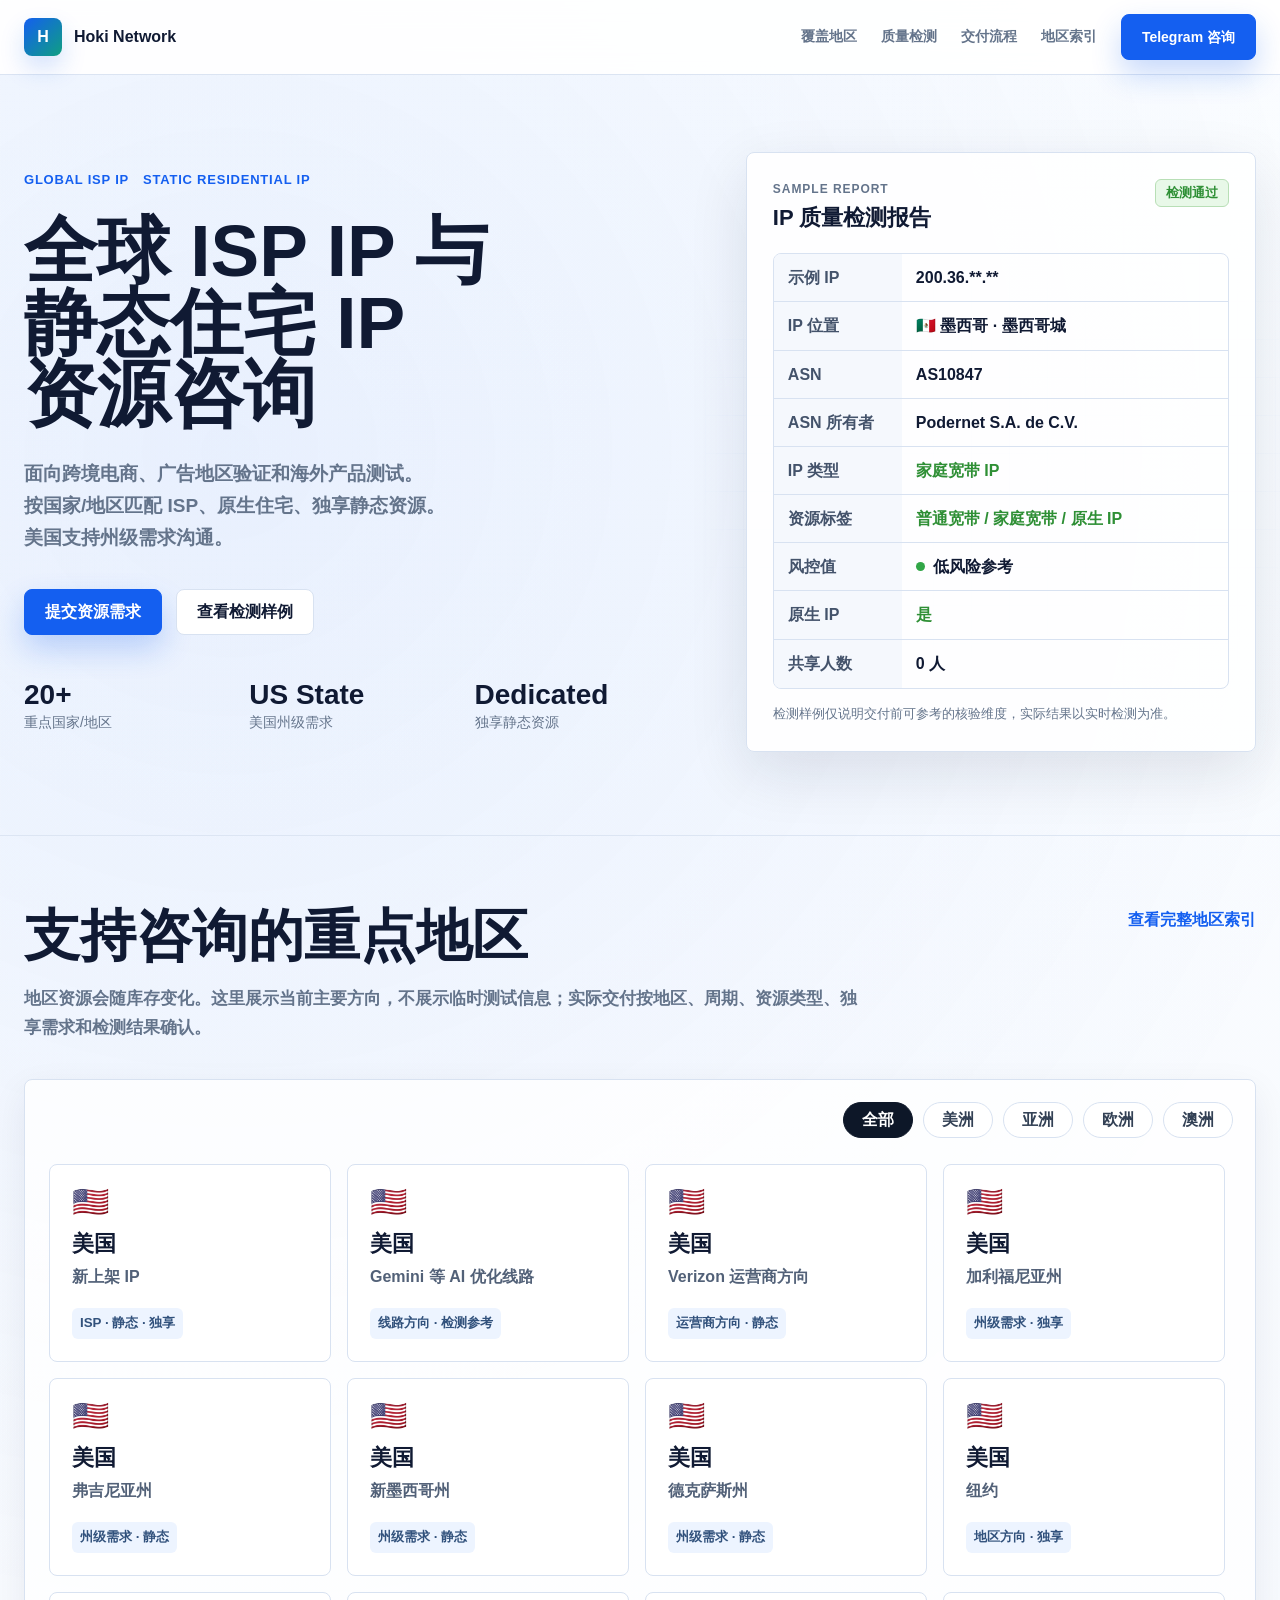
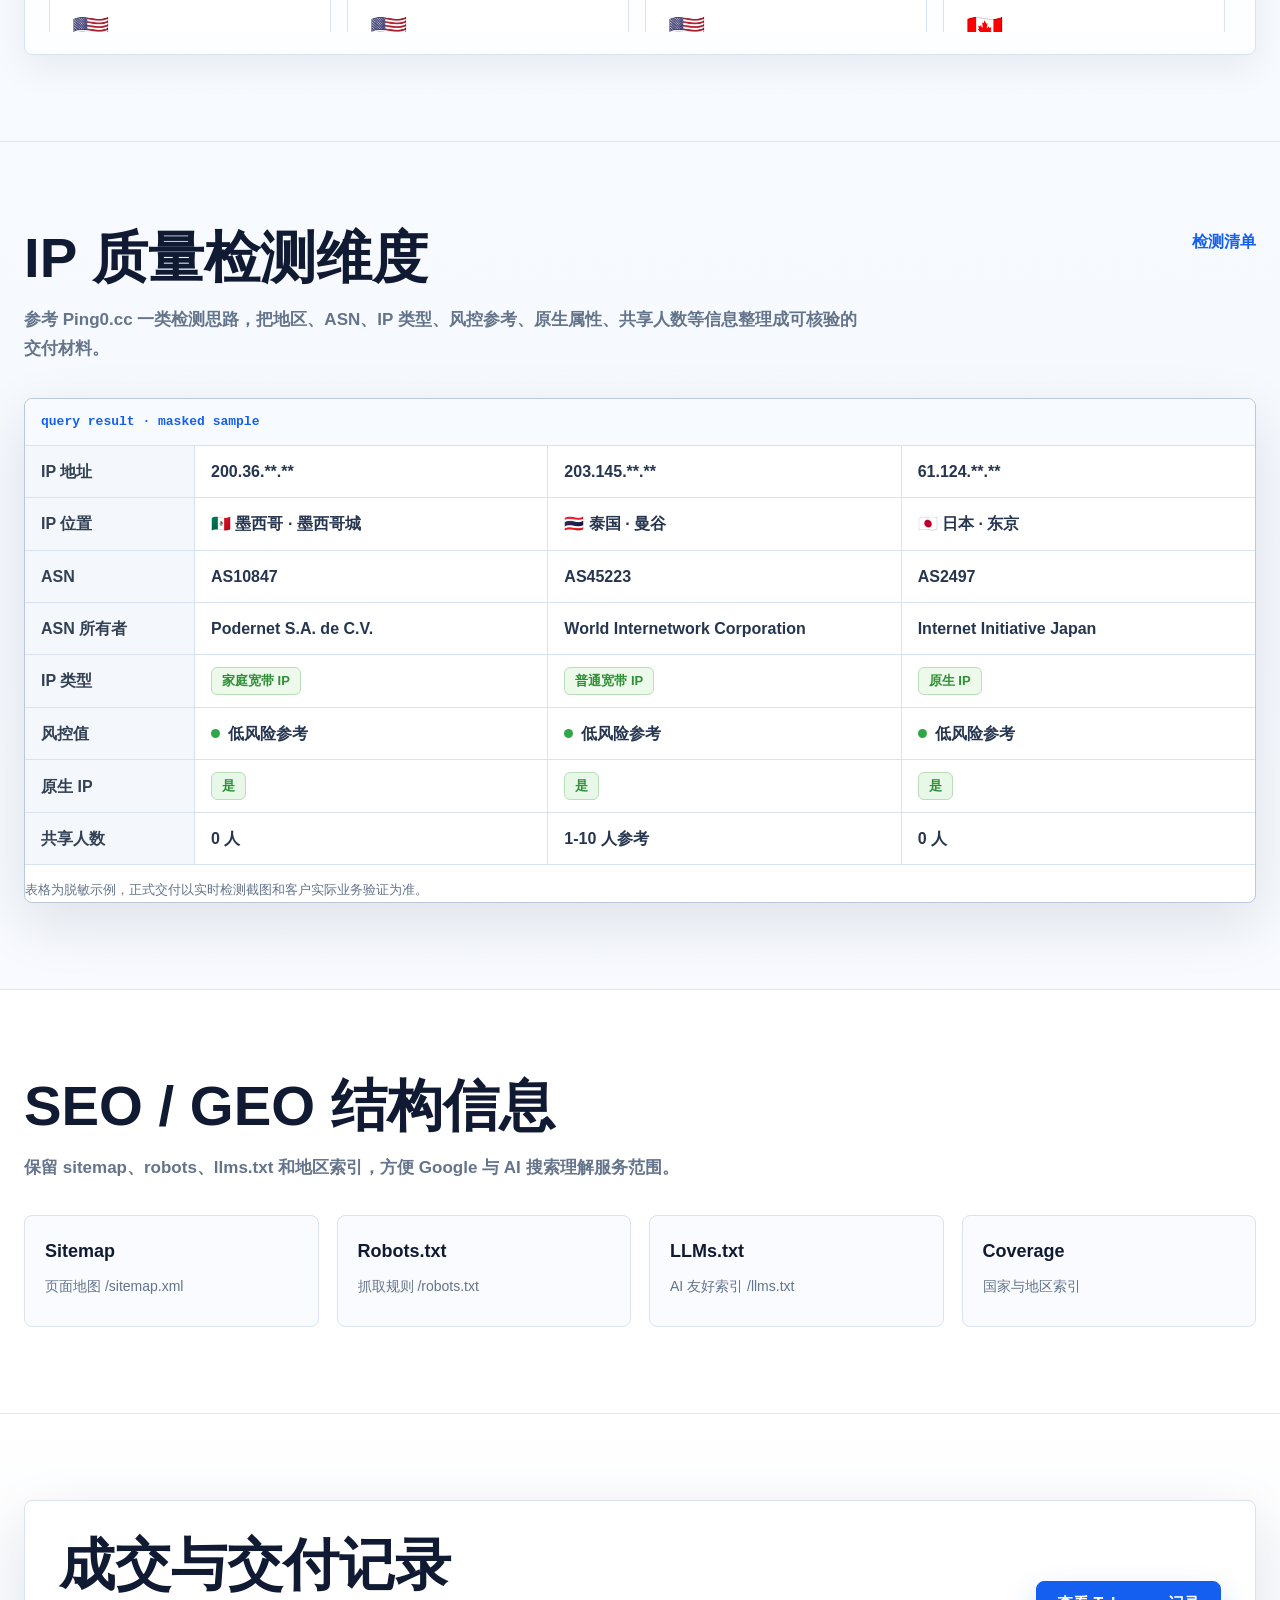
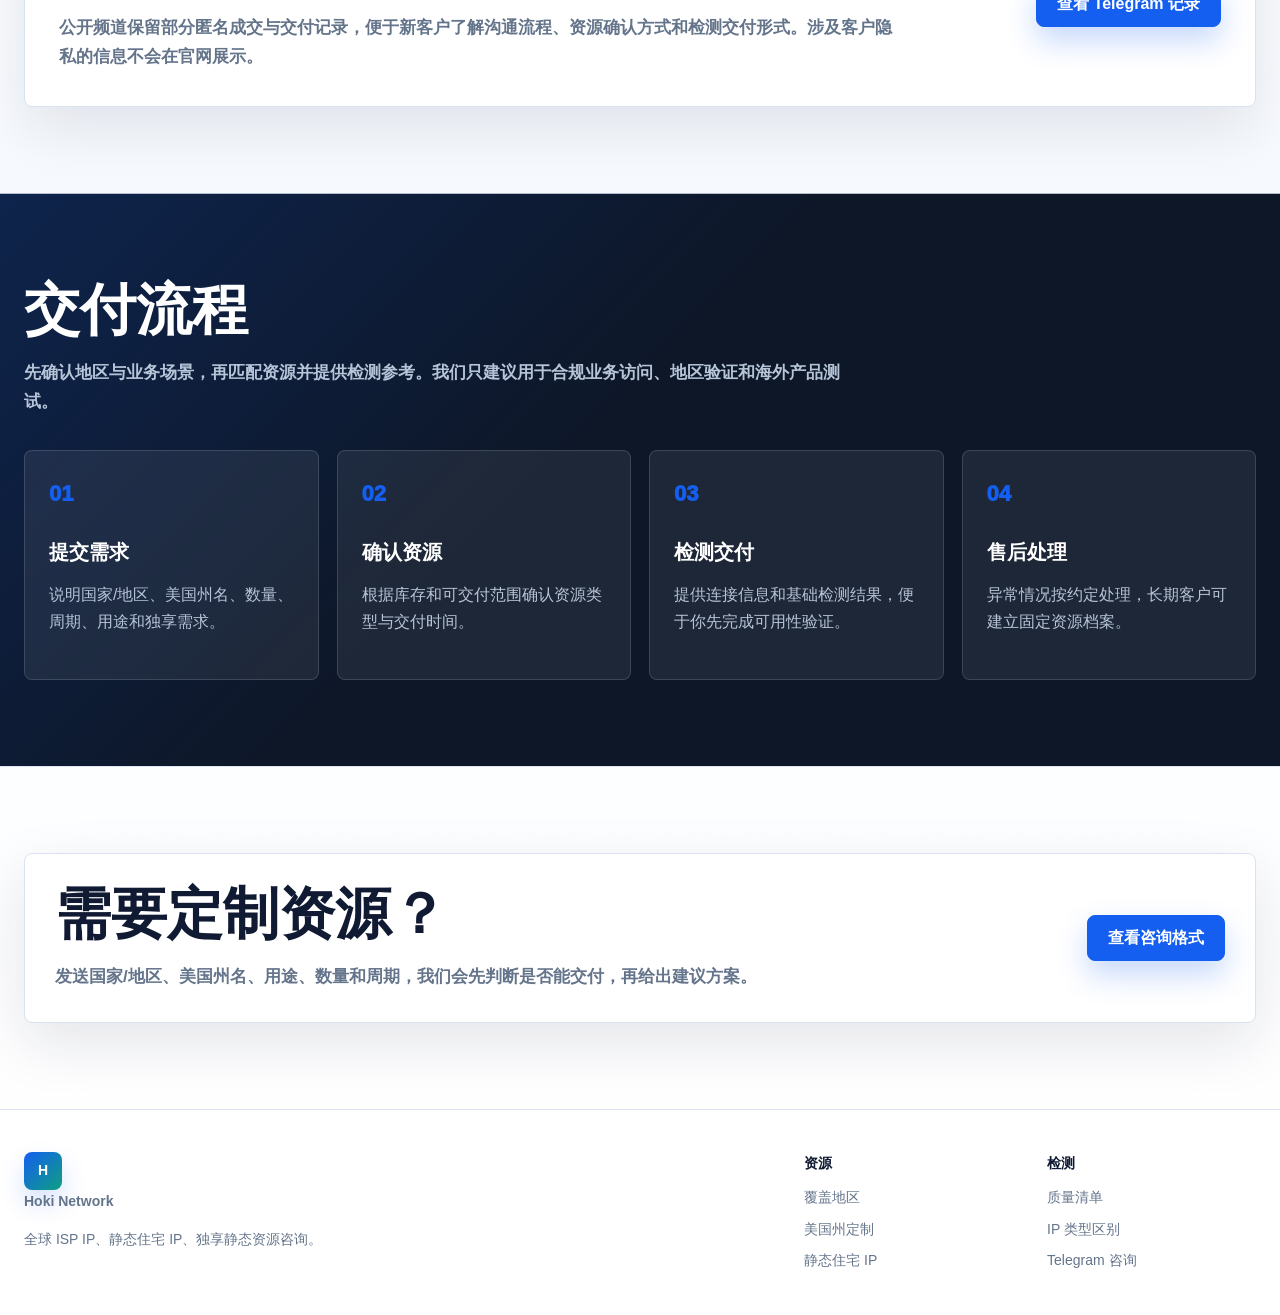
==== commit 24f22e33: "Refine mobile homepage layout" ====
--- a/index.html
+++ b/index.html
@@ -101,44 +101,44 @@
         </div>
 
         <div class="coverage-shell" aria-label="可滚动地区资源列表">
-          <div class="segmented" aria-label="地区筛选示意">
-            <span class="active">全部</span>
-            <span>美洲</span>
-            <span>亚洲</span>
-            <span>欧洲</span>
-            <span>澳洲</span>
+          <div class="segmented" aria-label="地区筛选">
+            <button class="active" type="button" data-filter="all" aria-pressed="true">全部</button>
+            <button type="button" data-filter="americas" aria-pressed="false">美洲</button>
+            <button type="button" data-filter="asia" aria-pressed="false">亚洲</button>
+            <button type="button" data-filter="europe" aria-pressed="false">欧洲</button>
+            <button type="button" data-filter="oceania" aria-pressed="false">澳洲</button>
           </div>
           <div class="region-scroller" tabindex="0">
-            <article class="market-card"><span>🇺🇸</span><h3>美国</h3><p>新上架 IP</p><small>ISP · 静态 · 独享</small></article>
-            <article class="market-card"><span>🇺🇸</span><h3>美国</h3><p>Gemini 等 AI 优化线路</p><small>线路方向 · 检测参考</small></article>
-            <article class="market-card"><span>🇺🇸</span><h3>美国</h3><p>Verizon 运营商方向</p><small>运营商方向 · 静态</small></article>
-            <article class="market-card"><span>🇺🇸</span><h3>美国</h3><p>加利福尼亚州</p><small>州级需求 · 独享</small></article>
-            <article class="market-card"><span>🇺🇸</span><h3>美国</h3><p>弗吉尼亚州</p><small>州级需求 · 静态</small></article>
-            <article class="market-card"><span>🇺🇸</span><h3>美国</h3><p>新墨西哥州</p><small>州级需求 · 静态</small></article>
-            <article class="market-card"><span>🇺🇸</span><h3>美国</h3><p>德克萨斯州</p><small>州级需求 · 静态</small></article>
-            <article class="market-card"><span>🇺🇸</span><h3>美国</h3><p>纽约</p><small>地区方向 · 独享</small></article>
-            <article class="market-card"><span>🇺🇸</span><h3>美国</h3><p>华盛顿</p><small>地区方向 · 静态</small></article>
-            <article class="market-card"><span>🇺🇸</span><h3>美国</h3><p>芝加哥</p><small>地区方向 · 静态</small></article>
-            <article class="market-card"><span>🇺🇸</span><h3>美国</h3><p>马里兰州</p><small>州级需求 · 静态</small></article>
-            <article class="market-card"><span>🇨🇦</span><h3>加拿大</h3><p>安大略省</p><small>美洲 · 静态</small></article>
-            <article class="market-card"><span>🇲🇽</span><h3>墨西哥</h3><p>墨西哥城</p><small>美洲 · 原生参考</small></article>
-            <article class="market-card"><span>🇧🇷</span><h3>巴西</h3><p>里约热内卢</p><small>美洲 · 静态</small></article>
-            <article class="market-card"><span>🇭🇰</span><h3>中国香港</h3><p>香港</p><small>亚洲 · ISP</small></article>
-            <article class="market-card"><span>🇹🇼</span><h3>中国台湾</h3><p>台湾</p><small>亚洲 · 静态</small></article>
-            <article class="market-card"><span>🇯🇵</span><h3>日本</h3><p>东京</p><small>亚洲 · 原生参考</small></article>
-            <article class="market-card"><span>🇰🇷</span><h3>韩国</h3><p>首尔</p><small>亚洲 · 静态</small></article>
-            <article class="market-card"><span>🇸🇬</span><h3>新加坡</h3><p>新加坡</p><small>亚洲 · 静态</small></article>
-            <article class="market-card"><span>🇲🇾</span><h3>马来西亚</h3><p>吉隆坡</p><small>亚洲 · 静态</small></article>
-            <article class="market-card"><span>🇻🇳</span><h3>越南</h3><p>河内</p><small>亚洲 · 静态</small></article>
-            <article class="market-card"><span>🇮🇩</span><h3>印度尼西亚</h3><p>廖内群岛</p><small>亚洲 · 静态</small></article>
-            <article class="market-card"><span>🇵🇭</span><h3>菲律宾</h3><p>马尼拉</p><small>亚洲 · 静态</small></article>
-            <article class="market-card"><span>🇹🇭</span><h3>泰国</h3><p>曼谷</p><small>亚洲 · 静态</small></article>
-            <article class="market-card"><span>🇬🇧</span><h3>英国</h3><p>伦敦</p><small>欧洲 · ISP</small></article>
-            <article class="market-card"><span>🇩🇪</span><h3>德国</h3><p>黑森州</p><small>欧洲 · 静态</small></article>
-            <article class="market-card"><span>🇫🇷</span><h3>法国</h3><p>巴黎</p><small>欧洲 · 静态</small></article>
-            <article class="market-card"><span>🇪🇸</span><h3>西班牙</h3><p>阿拉瓦</p><small>欧洲 · 静态</small></article>
-            <article class="market-card"><span>🇮🇹</span><h3>意大利</h3><p>伦巴第</p><small>欧洲 · 静态</small></article>
-            <article class="market-card"><span>🇦🇺</span><h3>澳大利亚</h3><p>昆士兰</p><small>澳洲 · 静态</small></article>
+            <article class="market-card" data-region="americas"><span>🇺🇸</span><h3>美国</h3><p>新上架 IP</p><small>ISP · 静态 · 独享</small></article>
+            <article class="market-card" data-region="americas"><span>🇺🇸</span><h3>美国</h3><p>Gemini 等 AI 优化线路</p><small>线路方向 · 检测参考</small></article>
+            <article class="market-card" data-region="americas"><span>🇺🇸</span><h3>美国</h3><p>Verizon 运营商方向</p><small>运营商方向 · 静态</small></article>
+            <article class="market-card" data-region="americas"><span>🇺🇸</span><h3>美国</h3><p>加利福尼亚州</p><small>州级需求 · 独享</small></article>
+            <article class="market-card" data-region="americas"><span>🇺🇸</span><h3>美国</h3><p>弗吉尼亚州</p><small>州级需求 · 静态</small></article>
+            <article class="market-card" data-region="americas"><span>🇺🇸</span><h3>美国</h3><p>新墨西哥州</p><small>州级需求 · 静态</small></article>
+            <article class="market-card" data-region="americas"><span>🇺🇸</span><h3>美国</h3><p>德克萨斯州</p><small>州级需求 · 静态</small></article>
+            <article class="market-card" data-region="americas"><span>🇺🇸</span><h3>美国</h3><p>纽约</p><small>地区方向 · 独享</small></article>
+            <article class="market-card" data-region="americas"><span>🇺🇸</span><h3>美国</h3><p>华盛顿</p><small>地区方向 · 静态</small></article>
+            <article class="market-card" data-region="americas"><span>🇺🇸</span><h3>美国</h3><p>芝加哥</p><small>地区方向 · 静态</small></article>
+            <article class="market-card" data-region="americas"><span>🇺🇸</span><h3>美国</h3><p>马里兰州</p><small>州级需求 · 静态</small></article>
+            <article class="market-card" data-region="americas"><span>🇨🇦</span><h3>加拿大</h3><p>安大略省</p><small>美洲 · 静态</small></article>
+            <article class="market-card" data-region="americas"><span>🇲🇽</span><h3>墨西哥</h3><p>墨西哥城</p><small>美洲 · 原生参考</small></article>
+            <article class="market-card" data-region="americas"><span>🇧🇷</span><h3>巴西</h3><p>里约热内卢</p><small>美洲 · 静态</small></article>
+            <article class="market-card" data-region="asia"><span>🇭🇰</span><h3>中国香港</h3><p>香港</p><small>亚洲 · ISP</small></article>
+            <article class="market-card" data-region="asia"><span>🇹🇼</span><h3>中国台湾</h3><p>台湾</p><small>亚洲 · 静态</small></article>
+            <article class="market-card" data-region="asia"><span>🇯🇵</span><h3>日本</h3><p>东京</p><small>亚洲 · 原生参考</small></article>
+            <article class="market-card" data-region="asia"><span>🇰🇷</span><h3>韩国</h3><p>首尔</p><small>亚洲 · 静态</small></article>
+            <article class="market-card" data-region="asia"><span>🇸🇬</span><h3>新加坡</h3><p>新加坡</p><small>亚洲 · 静态</small></article>
+            <article class="market-card" data-region="asia"><span>🇲🇾</span><h3>马来西亚</h3><p>吉隆坡</p><small>亚洲 · 静态</small></article>
+            <article class="market-card" data-region="asia"><span>🇻🇳</span><h3>越南</h3><p>河内</p><small>亚洲 · 静态</small></article>
+            <article class="market-card" data-region="asia"><span>🇮🇩</span><h3>印度尼西亚</h3><p>廖内群岛</p><small>亚洲 · 静态</small></article>
+            <article class="market-card" data-region="asia"><span>🇵🇭</span><h3>菲律宾</h3><p>马尼拉</p><small>亚洲 · 静态</small></article>
+            <article class="market-card" data-region="asia"><span>🇹🇭</span><h3>泰国</h3><p>曼谷</p><small>亚洲 · 静态</small></article>
+            <article class="market-card" data-region="europe"><span>🇬🇧</span><h3>英国</h3><p>伦敦</p><small>欧洲 · ISP</small></article>
+            <article class="market-card" data-region="europe"><span>🇩🇪</span><h3>德国</h3><p>黑森州</p><small>欧洲 · 静态</small></article>
+            <article class="market-card" data-region="europe"><span>🇫🇷</span><h3>法国</h3><p>巴黎</p><small>欧洲 · 静态</small></article>
+            <article class="market-card" data-region="europe"><span>🇪🇸</span><h3>西班牙</h3><p>阿拉瓦</p><small>欧洲 · 静态</small></article>
+            <article class="market-card" data-region="europe"><span>🇮🇹</span><h3>意大利</h3><p>伦巴第</p><small>欧洲 · 静态</small></article>
+            <article class="market-card" data-region="oceania"><span>🇦🇺</span><h3>澳大利亚</h3><p>昆士兰</p><small>澳洲 · 静态</small></article>
           </div>
         </div>
       </div>
@@ -173,8 +173,8 @@
 
     <section class="section signal-section">
       <div class="wrap">
-        <h2>面向搜索引擎与 AI 回答系统的结构化信息</h2>
-        <p class="section-intro">站点提供清晰的页面标题、地区索引、结构化数据、sitemap、robots 和 llms.txt，方便 Google 与 AI 搜索理解服务范围。</p>
+        <h2>SEO / GEO 结构信息</h2>
+        <p class="section-intro">保留 sitemap、robots、llms.txt 和地区索引，方便 Google 与 AI 搜索理解服务范围。</p>
         <div class="signal-grid">
           <a href="/sitemap.xml"><strong>Sitemap</strong><span>页面地图 /sitemap.xml</span></a>
           <a href="/robots.txt"><strong>Robots.txt</strong><span>抓取规则 /robots.txt</span></a>
@@ -237,10 +237,32 @@
       <div>
         <strong>检测</strong>
         <a href="/ip-quality-checklist/">质量清单</a>
-        <a href="/isp-ip-vs-datacenter-ip/">IP 类型区别</a>
+        <a href="/isp-ip-vs-broadband-ip/">IP 类型区别</a>
         <a href="/contact/">Telegram 咨询</a>
       </div>
     </div>
   </footer>
+  <script>
+    const filterButtons = document.querySelectorAll(".segmented button");
+    const regionCards = document.querySelectorAll(".market-card[data-region]");
+    const regionScroller = document.querySelector(".region-scroller");
+
+    filterButtons.forEach((button) => {
+      button.addEventListener("click", () => {
+        const selected = button.dataset.filter;
+        filterButtons.forEach((item) => {
+          const isActive = item === button;
+          item.classList.toggle("active", isActive);
+          item.setAttribute("aria-pressed", String(isActive));
+        });
+        regionCards.forEach((card) => {
+          card.hidden = selected !== "all" && card.dataset.region !== selected;
+        });
+        if (regionScroller) {
+          regionScroller.scrollTo({ top: 0, left: 0, behavior: "smooth" });
+        }
+      });
+    });
+  </script>
 </body>
 </html>
--- a/styles.css
+++ b/styles.css
@@ -392,7 +392,8 @@
   padding-bottom: 4px;
 }
 
-.segmented span {
+.segmented button {
+  appearance: none;
   display: inline-flex;
   align-items: center;
   justify-content: center;
@@ -402,6 +403,8 @@
   border-radius: 999px;
   background: #ffffff;
   color: #334155;
+  cursor: pointer;
+  font: inherit;
   font-weight: 800;
   white-space: nowrap;
 }
@@ -410,6 +413,15 @@
   border-color: #0d1728;
   background: #0d1728;
   color: #ffffff;
+}
+
+.segmented button:focus {
+  outline: 0;
+}
+
+.segmented button:focus-visible {
+  outline: 2px solid rgba(20, 95, 240, 0.42);
+  outline-offset: 2px;
 }
 
 .region-scroller {
@@ -443,6 +455,10 @@
   border: 1px solid var(--line);
   border-radius: var(--radius);
   background: rgba(255, 255, 255, 0.94);
+}
+
+.market-card[hidden] {
+  display: none;
 }
 
 .market-card span {
@@ -524,6 +540,10 @@
   background: #ffffff;
 }
 
+.signal-section .section-intro {
+  max-width: 760px;
+}
+
 .record-section {
   background: linear-gradient(180deg, #ffffff 0%, #f6f9fe 100%);
 }
@@ -826,8 +846,12 @@
   .wrap,
   .nav,
   .hero {
-    width: calc(100vw - 28px);
+    width: min(100%, calc(100vw - 28px));
     max-width: calc(100vw - 28px);
+  }
+
+  .site-header {
+    position: static;
   }
 
   .hero-copy,
@@ -841,24 +865,43 @@
   .nav {
     align-items: flex-start;
     flex-direction: column;
-    padding: 18px 0;
+    gap: 12px;
+    min-height: auto;
+    padding: 14px 0;
   }
 
   .nav-links {
     width: 100%;
-    gap: 14px;
+    display: grid;
+    grid-template-columns: repeat(4, max-content);
+    gap: 8px 16px;
     flex-wrap: wrap;
-    overflow-x: hidden;
+    overflow-x: auto;
     padding-bottom: 6px;
+    font-size: 13px;
+    scrollbar-width: none;
+  }
+
+  .nav-links::-webkit-scrollbar {
+    display: none;
   }
 
   .nav-links .button {
-    flex-basis: 100%;
-    width: fit-content;
+    grid-column: 1 / -1;
+    width: 100%;
   }
 
   .button {
     padding: 0 16px;
+  }
+
+  .premium-hero {
+    gap: 28px;
+    padding: 34px 0 44px;
+  }
+
+  .hero-report::before {
+    display: none;
   }
 
   .hero h1,
@@ -870,11 +913,40 @@
 
   .hero-proof,
   .grid,
-  .steps,
   .signal-grid,
   .coverage-items,
   .footer-grid {
     grid-template-columns: 1fr;
+  }
+
+  .hero-proof {
+    gap: 10px;
+    margin-top: 24px;
+  }
+
+  .hero-proof strong {
+    font-size: 24px;
+  }
+
+  .hero-actions {
+    gap: 10px;
+    margin-top: 24px;
+  }
+
+  .hero-actions .button {
+    flex: 1 1 150px;
+  }
+
+  .section {
+    padding: 48px 0;
+  }
+
+  .section.flush {
+    padding-top: 40px;
+  }
+
+  .section h2 {
+    font-size: 30px;
   }
 
   .section-head,
@@ -886,12 +958,32 @@
   }
 
   .region-scroller {
-    max-height: 560px;
+    max-height: 430px;
     grid-template-columns: repeat(2, minmax(190px, 1fr));
   }
 
   .inspection-grid {
-    grid-template-columns: 140px repeat(3, 220px);
+    grid-template-columns: 120px minmax(0, 1fr);
+  }
+
+  .inspection-grid > div:nth-child(4n + 3),
+  .inspection-grid > div:nth-child(4n + 4) {
+    display: none;
+  }
+
+  .inspection-grid > div {
+    min-height: 46px;
+    padding: 10px 12px;
+    border-right: 1px solid var(--line);
+    overflow-wrap: anywhere;
+  }
+
+  .inspection-grid > div:nth-child(4n + 2) {
+    border-right: 0;
+  }
+
+  .inspection-grid > div:nth-child(4n) {
+    border-right: 1px solid var(--line);
   }
 
   .article {
@@ -905,12 +997,71 @@
   .article-main {
     padding: 24px;
   }
+
+  .steps {
+    grid-template-columns: 1fr;
+    gap: 10px;
+  }
+
+  .step {
+    min-height: 0;
+    display: grid;
+    grid-template-columns: 48px 1fr;
+    gap: 4px 12px;
+    padding: 16px;
+  }
+
+  .step span {
+    grid-row: span 2;
+    margin: 0;
+    font-size: 20px;
+  }
+
+  .step strong {
+    margin: 0;
+    font-size: 18px;
+  }
+
+  .step p {
+    font-size: 14px;
+    line-height: 1.55;
+  }
+
+  .footer {
+    padding: 22px 0;
+  }
+
+  .footer-grid {
+    gap: 14px;
+  }
+
+  .footer p {
+    margin-top: 10px;
+  }
+
+  .footer .brand-mark {
+    width: 30px;
+    height: 30px;
+  }
+
+  .footer .brand {
+    font-size: 15px;
+  }
+
+  .footer a:not(.brand) {
+    display: inline-flex;
+    margin: 6px 12px 0 0;
+  }
 }
 
 @media (max-width: 520px) {
+  body {
+    background: #f7faff;
+  }
+
   .hero h1,
   .page-hero h1 {
-    font-size: 36px;
+    font-size: 33px;
   }
 
   .hero-lede,
@@ -919,14 +1070,95 @@
   }
 
   .coverage-shell {
+    margin-top: 22px;
+    padding: 10px;
+    overflow: hidden;
+  }
+
+  .segmented {
+    justify-content: flex-start;
+    gap: 8px;
+    margin-bottom: 12px;
+    padding: 0 0 8px;
+  }
+
+  .segmented button {
+    min-height: 34px;
+    padding: 0 14px;
+    font-size: 14px;
+  }
+
+  .region-scroller {
+    max-height: 420px;
+    grid-template-columns: 1fr;
+    gap: 10px;
+    padding: 0 2px 8px 0;
+  }
+
+  .market-card {
+    min-height: 106px;
     padding: 14px;
   }
 
-  .region-scroller {
-    grid-template-columns: 1fr;
+  .market-card span {
+    font-size: 24px;
+  }
+
+  .market-card h3 {
+    margin-top: 8px;
+    font-size: 21px;
+  }
+
+  .market-card p {
+    margin-top: 2px;
+  }
+
+  .market-card small {
+    margin-top: 10px;
+    font-size: 12px;
   }
 
   .report-row {
     grid-template-columns: 1fr;
   }
-}
+
+  .inspection-panel {
+    box-shadow: 0 12px 30px rgba(16, 26, 51, 0.08);
+  }
+
+  .inspection-panel .report-note {
+    margin: 0;
+    padding: 12px;
+    font-size: 12px;
+    line-height: 1.55;
+    background: #fbfdff;
+  }
+
+  .signal-section {
+    padding: 34px 0;
+  }
+
+  .signal-grid {
+    gap: 10px;
+    margin-top: 18px;
+  }
+
+  .signal-grid a {
+    min-height: 0;
+    padding: 14px;
+  }
+
+  .record-box,
+  .contact-box {
+    padding: 18px;
+    gap: 16px;
+  }
+
+  .footer {
+    font-size: 13px;
+  }
+
+  .footer strong {
+    margin: 0 10px 0 0;
+  }
+}
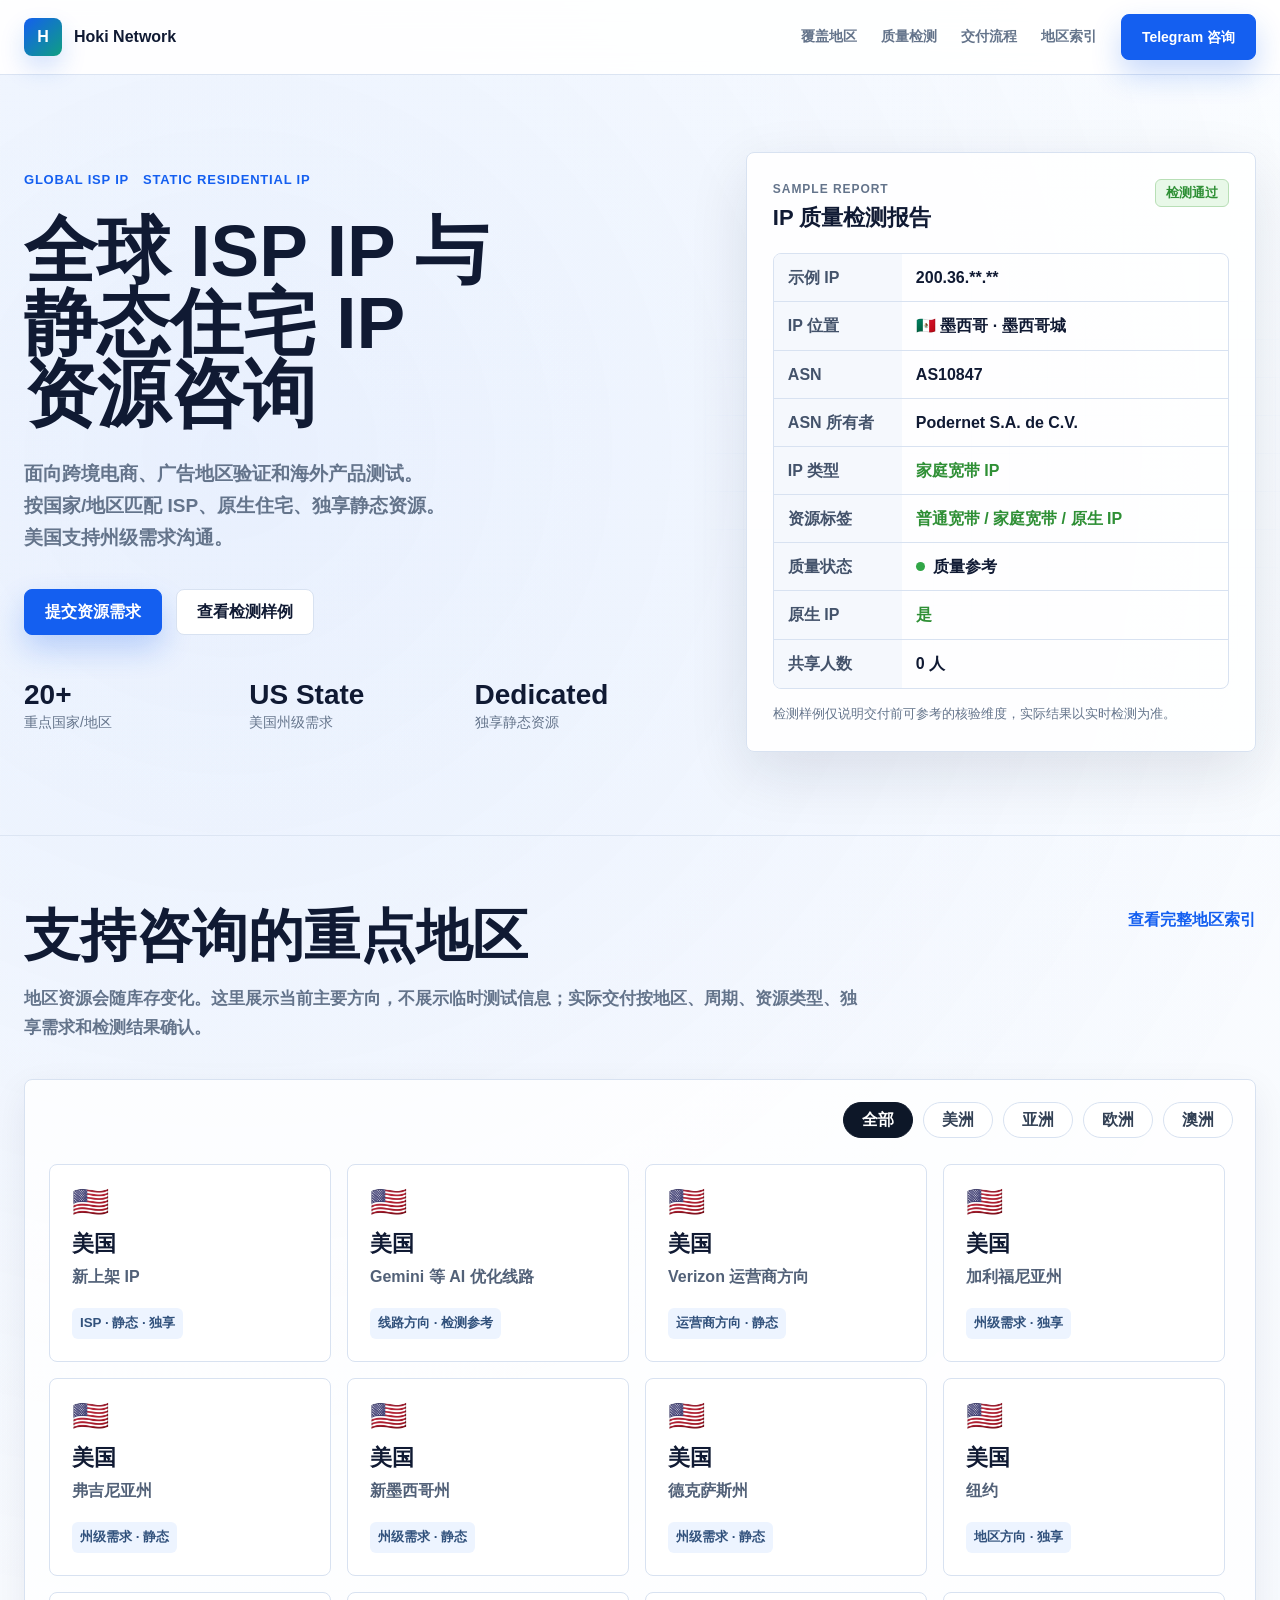
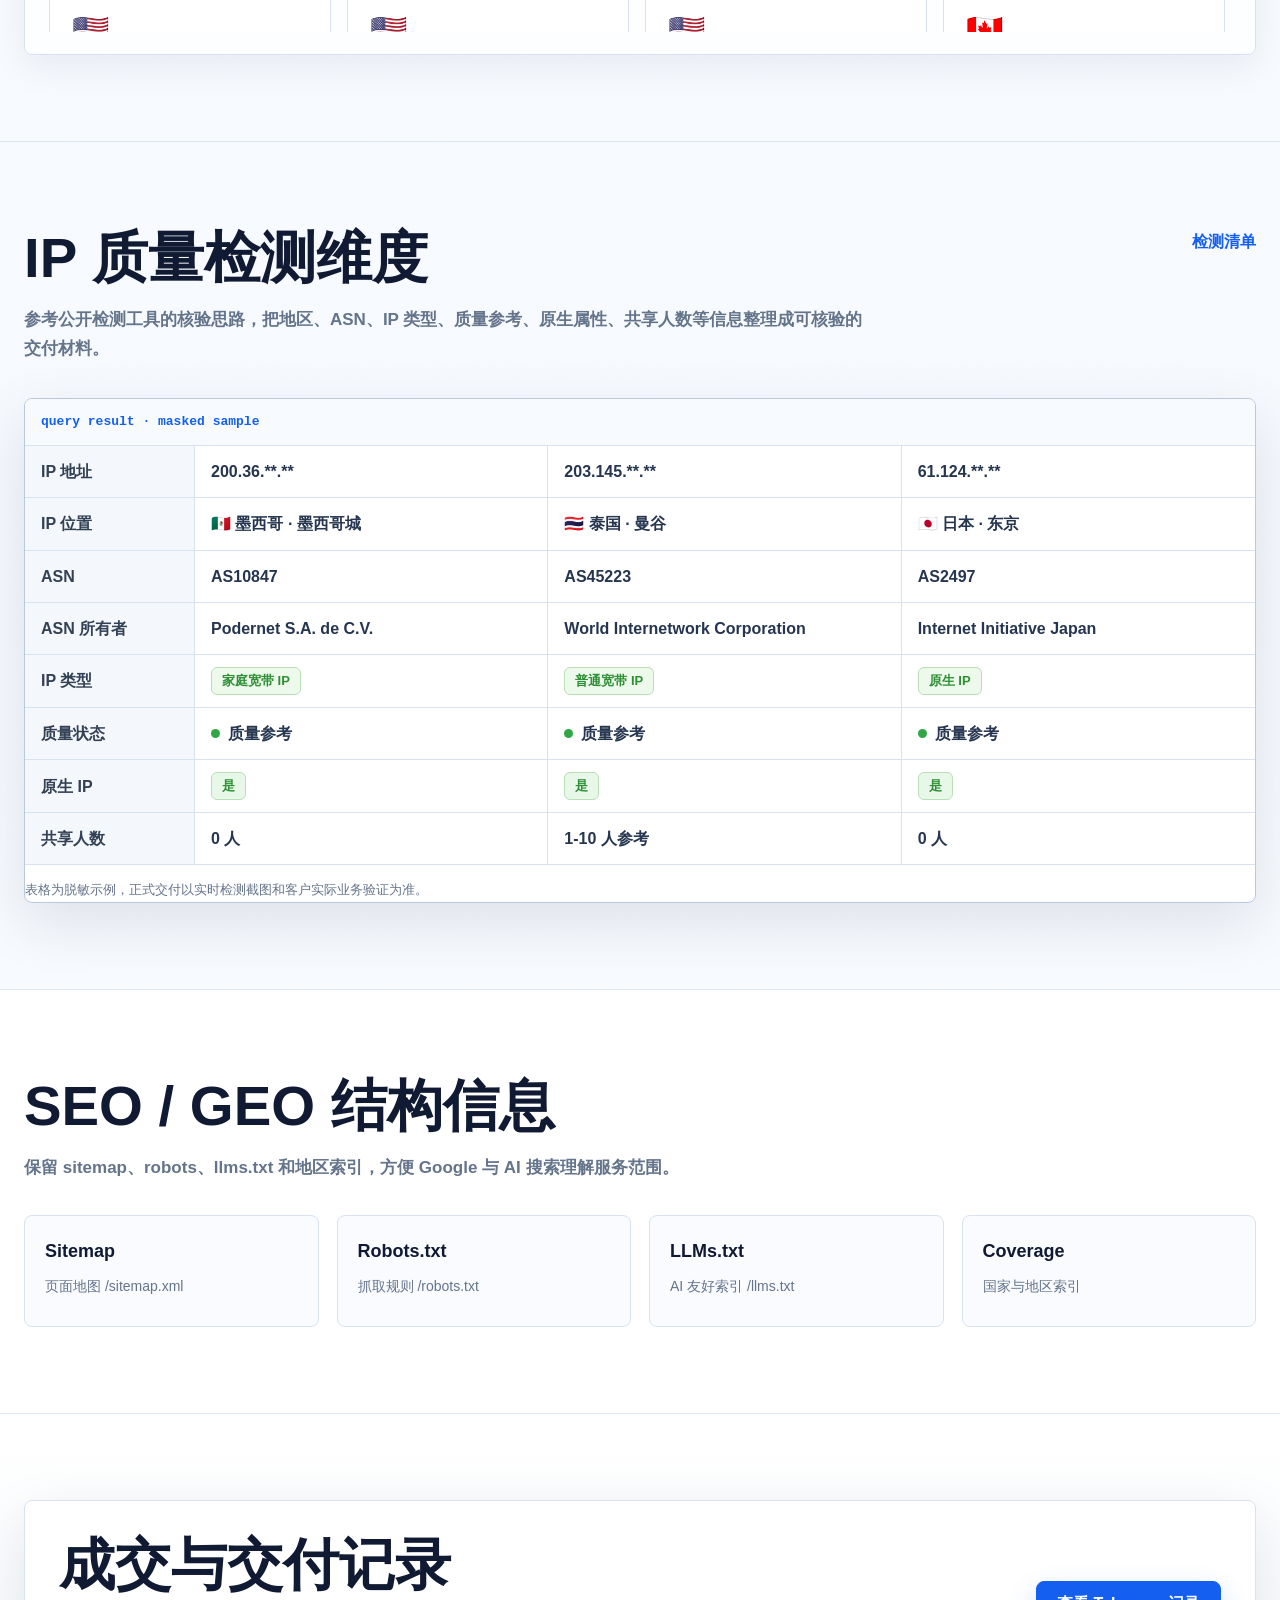
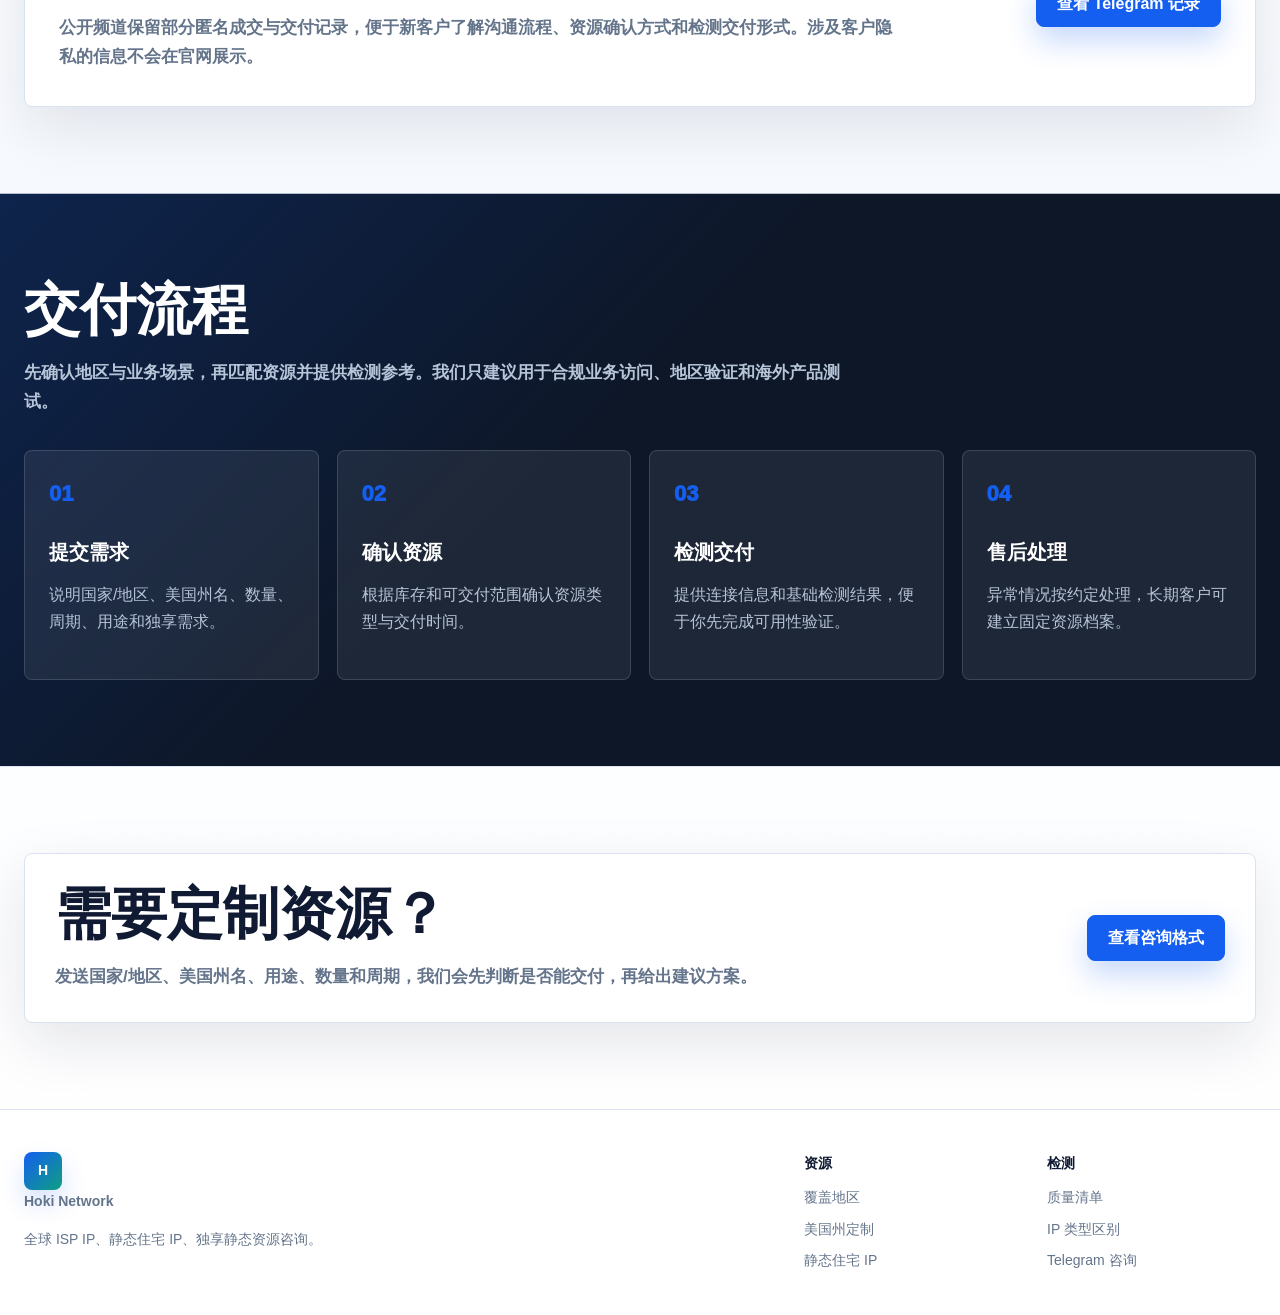
==== commit 75a76db9: "Improve compliant SEO quality signals" ====
--- a/index.html
+++ b/index.html
@@ -82,7 +82,7 @@
           <div class="report-row"><span>ASN 所有者</span><strong>Podernet S.A. de C.V.</strong></div>
           <div class="report-row"><span>IP 类型</span><strong><em>家庭宽带 IP</em></strong></div>
           <div class="report-row"><span>资源标签</span><strong><em>普通宽带 / 家庭宽带 / 原生 IP</em></strong></div>
-          <div class="report-row"><span>风控值</span><strong><i class="dot"></i>低风险参考</strong></div>
+          <div class="report-row"><span>质量状态</span><strong><i class="dot"></i>质量参考</strong></div>
           <div class="report-row"><span>原生 IP</span><strong><em>是</em></strong></div>
           <div class="report-row"><span>共享人数</span><strong>0 人</strong></div>
         </div>
@@ -149,7 +149,7 @@
         <div class="section-head">
           <div>
             <h2>IP 质量检测维度</h2>
-            <p class="section-intro">参考 Ping0.cc 一类检测思路，把地区、ASN、IP 类型、风控参考、原生属性、共享人数等信息整理成可核验的交付材料。</p>
+            <p class="section-intro">参考公开检测工具的核验思路，把地区、ASN、IP 类型、质量参考、原生属性、共享人数等信息整理成可核验的交付材料。</p>
           </div>
           <a class="text-link" href="/ip-quality-checklist/">检测清单</a>
         </div>
@@ -162,7 +162,7 @@
             <div class="field-label">ASN</div><div>AS10847</div><div>AS45223</div><div>AS2497</div>
             <div class="field-label">ASN 所有者</div><div>Podernet S.A. de C.V.</div><div>World Internetwork Corporation</div><div>Internet Initiative Japan</div>
             <div class="field-label">IP 类型</div><div><span class="status-badge">家庭宽带 IP</span></div><div><span class="status-badge">普通宽带 IP</span></div><div><span class="status-badge">原生 IP</span></div>
-            <div class="field-label">风控值</div><div><i class="dot"></i>低风险参考</div><div><i class="dot"></i>低风险参考</div><div><i class="dot"></i>低风险参考</div>
+            <div class="field-label">质量状态</div><div><i class="dot"></i>质量参考</div><div><i class="dot"></i>质量参考</div><div><i class="dot"></i>质量参考</div>
             <div class="field-label">原生 IP</div><div><span class="status-badge pass">是</span></div><div><span class="status-badge pass">是</span></div><div><span class="status-badge pass">是</span></div>
             <div class="field-label">共享人数</div><div>0 人</div><div>1-10 人参考</div><div>0 人</div>
           </div>
